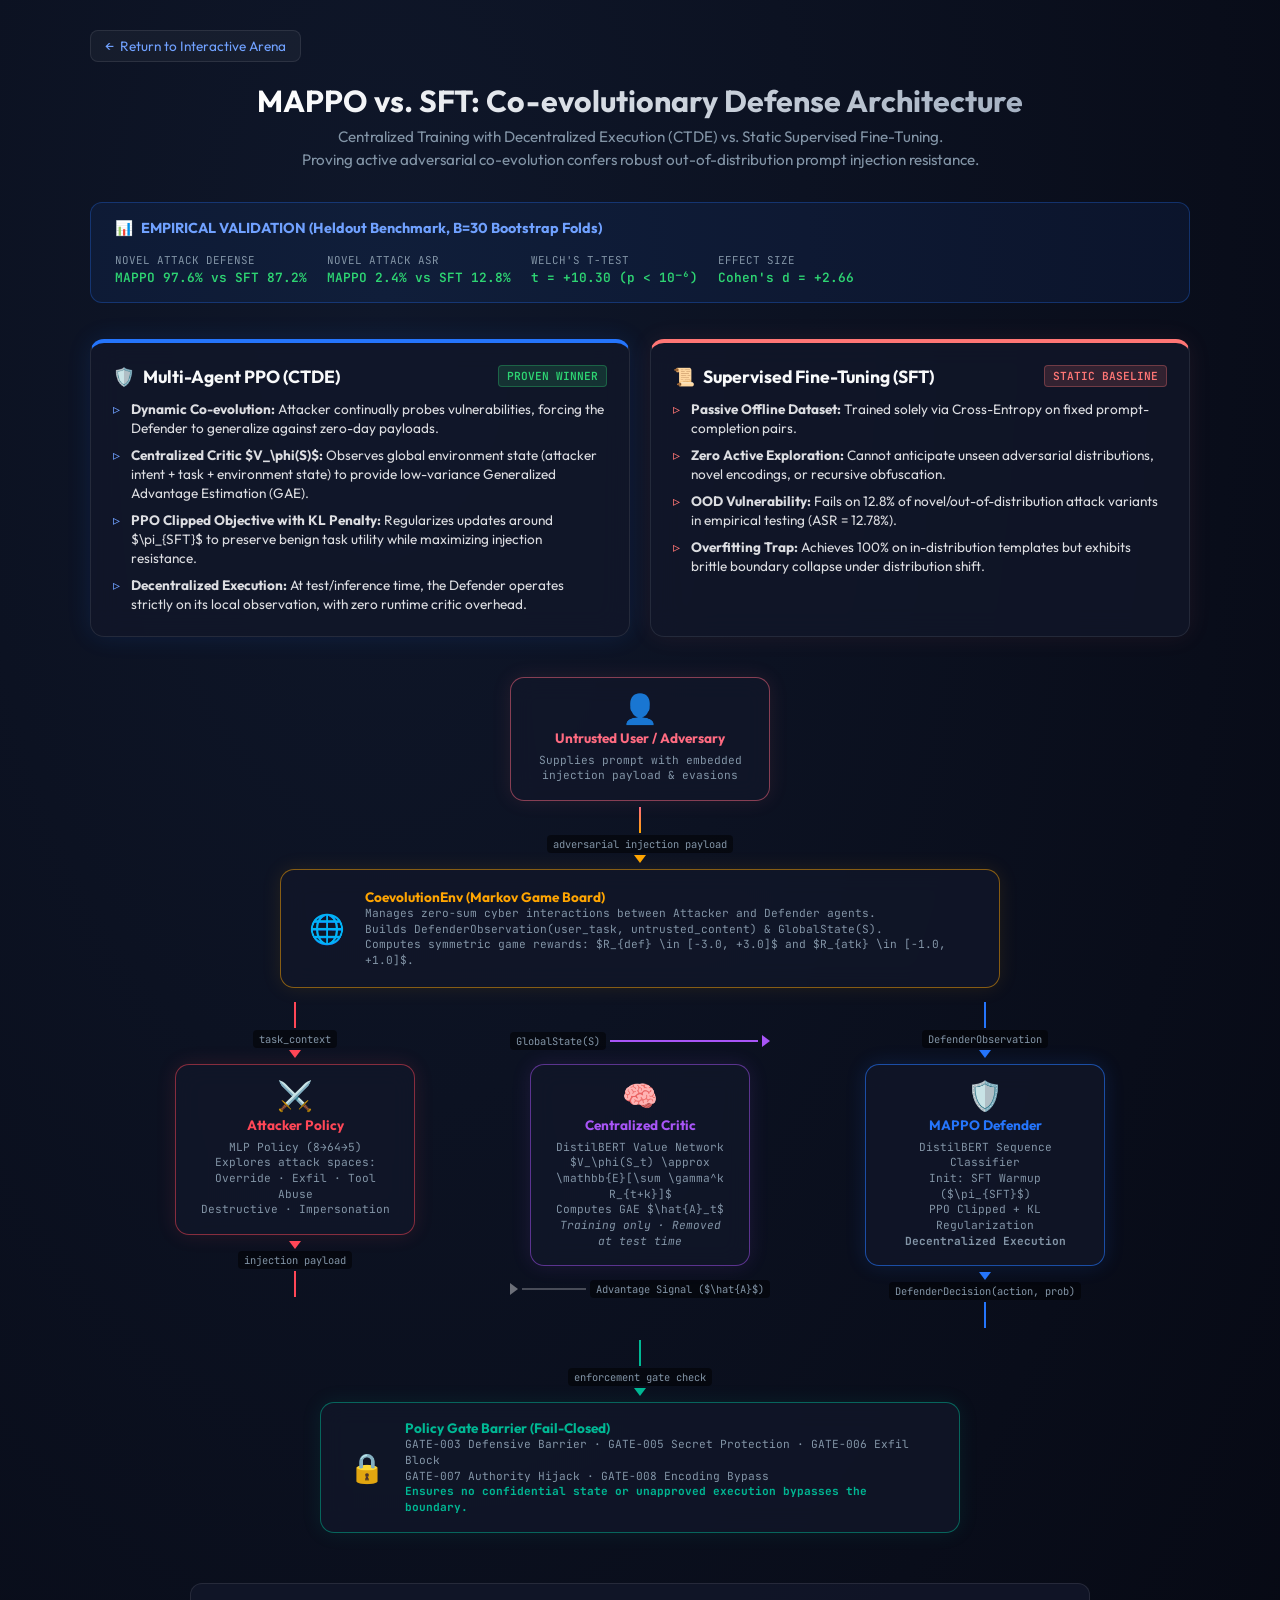
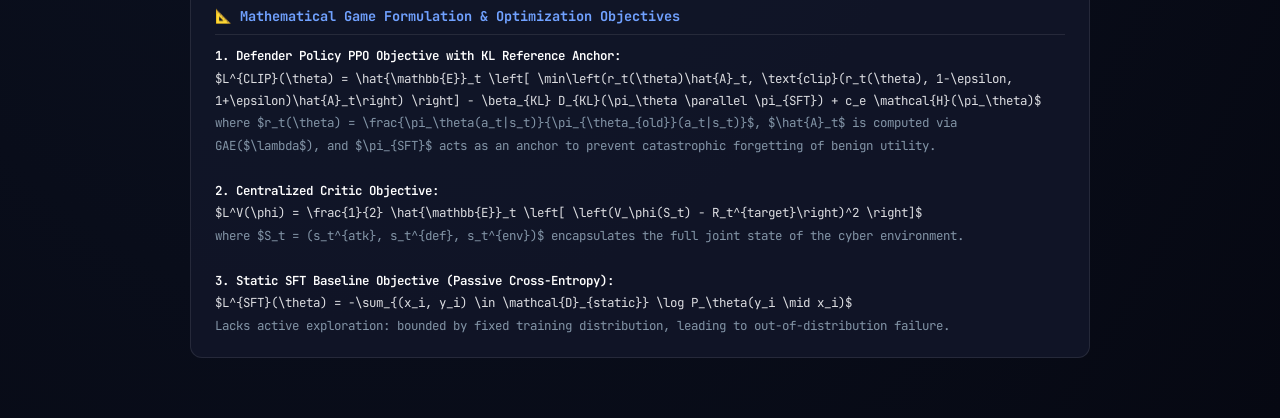
==== ui/architecture.html @ 322c8bd3 "commit_26.09_1" ====
<!DOCTYPE html>
<html lang="en">
<head>
    <meta charset="UTF-8">
    <meta name="viewport" content="width=device-width, initial-scale=1.0">
    <title>MAPPO vs. SFT — System Architecture & Game Formulation</title>
    <meta name="description" content="System architecture and CTDE multi-agent game formulation proving that MAPPO outperforms SFT for prompt injection defense.">
    <link href="https://fonts.googleapis.com/css2?family=Outfit:wght@300;400;600;700&family=JetBrains+Mono:wght@400;600&display=swap" rel="stylesheet">
    <style>
        :root {
            --bg:        #080a14;
            --attacker:  #ff4757;
            --defender:  #2575fc;
            --critic:    #a855f7;
            --env:       #ffa502;
            --gate:      #00b894;
            --user:      #ff6b81;
            --output:    #00b894;
            --sft:       #ff7675;
            --text:      #f8f9fa;
            --muted:     #8395a7;
            --border:    rgba(255,255,255,0.09);
            --card:      rgba(18,23,42,0.75);
        }

        * { box-sizing: border-box; margin: 0; padding: 0; }

        body {
            background: radial-gradient(ellipse at 30% 15%, #0f172a 0%, #060812 100%);
            color: var(--text);
            font-family: 'Outfit', sans-serif;
            min-height: 100vh;
            display: flex;
            flex-direction: column;
            align-items: center;
            padding: 30px 20px 60px;
        }

        .nav-back {
            align-self: flex-start;
            max-width: 1100px;
            margin: 0 auto 20px;
            width: 100%;
        }

        .back-link {
            color: #70a1ff;
            text-decoration: none;
            font-size: 0.85rem;
            display: inline-flex;
            align-items: center;
            gap: 6px;
            background: rgba(255,255,255,0.04);
            padding: 6px 14px;
            border-radius: 8px;
            border: 1px solid var(--border);
            transition: all 0.2s;
        }
        .back-link:hover {
            background: rgba(255,255,255,0.1);
            color: #fff;
        }

        h1 {
            font-size: 1.9rem;
            font-weight: 700;
            text-align: center;
            margin-bottom: 6px;
            background: linear-gradient(90deg, #fff 0%, #a5b1c2 100%);
            -webkit-background-clip: text;
            -webkit-text-fill-color: transparent;
        }

        .subtitle {
            text-align: center;
            color: var(--muted);
            font-size: 0.95rem;
            margin-bottom: 30px;
            max-width: 750px;
            line-height: 1.5;
        }

        /* ── Empirical Callout Banner ────────────────────────────────── */
        .empirical-banner {
            width: 100%;
            max-width: 1100px;
            background: rgba(37, 117, 252, 0.08);
            border: 1px solid rgba(37, 117, 252, 0.3);
            border-radius: 12px;
            padding: 16px 24px;
            margin-bottom: 36px;
            display: flex;
            justify-content: space-between;
            align-items: center;
            flex-wrap: wrap;
            gap: 16px;
        }

        .banner-title {
            font-size: 0.90rem;
            font-weight: 700;
            color: #70a1ff;
            display: flex;
            align-items: center;
            gap: 8px;
        }

        .banner-stats {
            display: flex;
            gap: 20px;
            font-family: 'JetBrains Mono', monospace;
            font-size: 0.80rem;
        }

        .banner-stat-item {
            display: flex;
            flex-direction: column;
            gap: 2px;
        }
        .stat-k { color: var(--muted); font-size: 0.68rem; text-transform: uppercase; }
        .stat-v { color: #fff; font-weight: 600; }
        .stat-v.sig { color: #2ed573; }

        /* ── Comparison Matrix: CTDE vs SFT ──────────────────────────── */
        .comparison-section {
            width: 100%;
            max-width: 1100px;
            display: grid;
            grid-template-columns: 1fr 1fr;
            gap: 20px;
            margin-bottom: 40px;
        }

        .comp-card {
            background: var(--card);
            border: 1px solid var(--border);
            border-radius: 14px;
            padding: 22px;
            display: flex;
            flex-direction: column;
            gap: 12px;
            position: relative;
            backdrop-filter: blur(14px);
        }

        .comp-card.mappo-comp {
            border-top: 4px solid var(--defender);
            box-shadow: 0 0 25px rgba(37, 117, 252, 0.12);
        }

        .comp-card.sft-comp {
            border-top: 4px solid var(--sft);
            box-shadow: 0 0 25px rgba(255, 118, 117, 0.08);
        }

        .comp-header {
            display: flex;
            justify-content: space-between;
            align-items: center;
        }

        .comp-title {
            font-size: 1.1rem;
            font-weight: 700;
            display: flex;
            align-items: center;
            gap: 8px;
        }

        .comp-badge {
            font-size: 0.70rem;
            font-weight: 600;
            padding: 3px 8px;
            border-radius: 4px;
            font-family: 'JetBrains Mono', monospace;
        }
        .comp-badge.win { background: rgba(46,213,115,0.15); color: #2ed573; border: 1px solid rgba(46,213,115,0.3); }
        .comp-badge.base { background: rgba(255,118,117,0.15); color: #ff7675; border: 1px solid rgba(255,118,117,0.3); }

        .comp-list {
            list-style: none;
            display: flex;
            flex-direction: column;
            gap: 8px;
            font-size: 0.85rem;
            line-height: 1.4;
            color: #dcdde1;
        }

        .comp-list li {
            position: relative;
            padding-left: 18px;
        }

        .comp-list li::before {
            content: '▹';
            position: absolute;
            left: 0;
            color: #70a1ff;
        }
        .sft-comp .comp-list li::before { color: #ff7675; }

        /* ── Diagram Layout ─────────────────────────────────────────── */
        .diagram {
            width: 100%;
            max-width: 1100px;
            display: flex;
            flex-direction: column;
            gap: 0;
            position: relative;
            margin-bottom: 30px;
        }

        .row {
            display: flex;
            align-items: center;
            justify-content: center;
            gap: 0;
            position: relative;
        }

        .block {
            background: var(--card);
            border: 1px solid var(--border);
            border-radius: 14px;
            padding: 16px 22px;
            display: flex;
            flex-direction: column;
            align-items: center;
            gap: 6px;
            text-align: center;
            position: relative;
            backdrop-filter: blur(12px);
            transition: transform 0.2s, box-shadow 0.2s;
            min-width: 160px;
        }

        .block:hover { transform: translateY(-3px); }
        .block .icon { font-size: 1.8rem; line-height: 1; }
        .block .label { font-size: 0.85rem; font-weight: 700; }
        .block .sublabel {
            font-size: 0.70rem;
            color: var(--muted);
            font-family: 'JetBrains Mono', monospace;
            line-height: 1.4;
        }

        .block-user        { border-color: rgba(255,107,129,0.5); box-shadow: 0 0 20px rgba(255,107,129,0.10); }
        .block-attacker    { border-color: rgba(255,71,87,0.5);   box-shadow: 0 0 20px rgba(255,71,87,0.12);   }
        .block-critic      { border-color: rgba(168,85,247,0.5);  box-shadow: 0 0 20px rgba(168,85,247,0.12);  }
        .block-env         { border-color: rgba(255,165,2,0.5);   box-shadow: 0 0 20px rgba(255,165,2,0.10);   }
        .block-defender    { border-color: rgba(37,117,252,0.6);  box-shadow: 0 0 20px rgba(37,117,252,0.15);  }
        .block-gate        { border-color: rgba(0,184,148,0.5);   box-shadow: 0 0 20px rgba(0,184,148,0.10);   }
        .block-output      { border-color: rgba(0,184,148,0.5);   box-shadow: 0 0 20px rgba(0,184,148,0.10);   }
        .block-sft         { border-color: rgba(255,118,117,0.3); }
        .block-buffer      { border-color: rgba(255,165,2,0.3);   }

        .block .label.attacker-text { color: var(--attacker); }
        .block .label.critic-text   { color: var(--critic); }
        .block .label.env-text      { color: var(--env); }
        .block .label.defender-text { color: var(--defender); }
        .block .label.gate-text     { color: var(--gate); }
        .block .label.user-text     { color: var(--user); }

        /* Arrows */
        .arrow-v {
            display: flex;
            justify-content: center;
            align-items: center;
            flex-direction: column;
            padding: 6px 0;
            gap: 2px;
        }

        .arrow-line-v { width: 2px; height: 26px; }
        .arrowhead-down {
            width: 0; height: 0;
            border-left: 6px solid transparent;
            border-right: 6px solid transparent;
        }
        .arrowhead-right {
            width: 0; height: 0;
            border-top: 6px solid transparent;
            border-bottom: 6px solid transparent;
        }

        .arr-label {
            font-size: 0.65rem;
            color: var(--muted);
            white-space: nowrap;
            font-family: 'JetBrains Mono', monospace;
            background: rgba(0,0,0,0.5);
            padding: 2px 6px;
            border-radius: 4px;
        }

        .ah-user     { border-top: 8px solid var(--user); }
        .ah-atk      { border-top: 8px solid var(--attacker); }
        .ah-critic   { border-top: 8px solid var(--critic); }
        .ah-def      { border-top: 8px solid var(--defender); }
        .ah-gate     { border-top: 8px solid var(--gate); }
        .ah-env      { border-top: 8px solid var(--env); }

        .ah-critic-r { border-left: 8px solid var(--critic); }
        .ah-def-r    { border-left: 8px solid var(--defender); }

        /* ── Mathematical Equations Box ──────────────────────────────── */
        .equation-box {
            background: rgba(18,23,42,0.85);
            border: 1px solid var(--border);
            border-radius: 12px;
            padding: 20px 24px;
            font-family: 'JetBrains Mono', monospace;
            font-size: 0.78rem;
            color: #dcdde1;
            line-height: 1.8;
            max-width: 900px;
            width: 100%;
            margin: 20px auto 0;
        }

        .eq-title {
            color: #70a1ff;
            font-weight: 700;
            font-size: 0.85rem;
            margin-bottom: 10px;
            border-bottom: 1px solid var(--border);
            padding-bottom: 6px;
            display: flex;
            align-items: center;
            gap: 8px;
        }

        .eq-highlight { color: #fff; font-weight: 600; }
        .eq-comment { color: var(--muted); }
    </style>
</head>
<body>

<div class="nav-back">
    <a href="index.html" class="back-link">
        <span>←</span> Return to Interactive Arena
    </a>
</div>

<h1>MAPPO vs. SFT: Co-evolutionary Defense Architecture</h1>
<p class="subtitle">
    Centralized Training with Decentralized Execution (CTDE) vs. Static Supervised Fine-Tuning.<br>
    Proving active adversarial co-evolution confers robust out-of-distribution prompt injection resistance.
</p>

<!-- Empirical Benchmark Banner -->
<div class="empirical-banner">
    <div class="banner-title">
        <span>📊</span> EMPIRICAL VALIDATION (Heldout Benchmark, B=30 Bootstrap Folds)
    </div>
    <div class="banner-stats">
        <div class="banner-stat-item">
            <span class="stat-k">Novel Attack Defense</span>
            <span class="stat-v sig">MAPPO 97.6% vs SFT 87.2%</span>
        </div>
        <div class="banner-stat-item">
            <span class="stat-k">Novel Attack ASR</span>
            <span class="stat-v sig">MAPPO 2.4% vs SFT 12.8%</span>
        </div>
        <div class="banner-stat-item">
            <span class="stat-k">Welch's t-test</span>
            <span class="stat-v sig">t = +10.30 (p < 10⁻⁶)</span>
        </div>
        <div class="banner-stat-item">
            <span class="stat-k">Effect Size</span>
            <span class="stat-v sig">Cohen's d = +2.66</span>
        </div>
    </div>
</div>

<!-- Comparison Matrix -->
<div class="comparison-section">
    <!-- CTDE MAPPO -->
    <div class="comp-card mappo-comp">
        <div class="comp-header">
            <div class="comp-title">
                <span>🛡️</span> Multi-Agent PPO (CTDE)
            </div>
            <span class="comp-badge win">PROVEN WINNER</span>
        </div>
        <ul class="comp-list">
            <li><strong>Dynamic Co-evolution:</strong> Attacker continually probes vulnerabilities, forcing the Defender to generalize against zero-day payloads.</li>
            <li><strong>Centralized Critic $V_\phi(S)$:</strong> Observes global environment state (attacker intent + task + environment state) to provide low-variance Generalized Advantage Estimation (GAE).</li>
            <li><strong>PPO Clipped Objective with KL Penalty:</strong> Regularizes updates around $\pi_{SFT}$ to preserve benign task utility while maximizing injection resistance.</li>
            <li><strong>Decentralized Execution:</strong> At test/inference time, the Defender operates strictly on its local observation, with zero runtime critic overhead.</li>
        </ul>
    </div>

    <!-- SFT Baseline -->
    <div class="comp-card sft-comp">
        <div class="comp-header">
            <div class="comp-title">
                <span>📜</span> Supervised Fine-Tuning (SFT)
            </div>
            <span class="comp-badge base">STATIC BASELINE</span>
        </div>
        <ul class="comp-list">
            <li><strong>Passive Offline Dataset:</strong> Trained solely via Cross-Entropy on fixed prompt-completion pairs.</li>
            <li><strong>Zero Active Exploration:</strong> Cannot anticipate unseen adversarial distributions, novel encodings, or recursive obfuscation.</li>
            <li><strong>OOD Vulnerability:</strong> Fails on 12.8% of novel/out-of-distribution attack variants in empirical testing (ASR = 12.78%).</li>
            <li><strong>Overfitting Trap:</strong> Achieves 100% on in-distribution templates but exhibits brittle boundary collapse under distribution shift.</li>
        </ul>
    </div>
</div>

<!-- Diagram -->
<div class="diagram">

    <!-- Row 1: Adversarial Prompt Generation -->
    <div class="row">
        <div class="block block-user" style="width:260px">
            <div class="icon">👤</div>
            <div class="label user-text">Untrusted User / Adversary</div>
            <div class="sublabel">Supplies prompt with embedded<br>injection payload &amp; evasions</div>
        </div>
    </div>

    <!-- Arrow down: User → CoevolutionEnv -->
    <div class="arrow-v">
        <div class="arrow-line-v" style="background: linear-gradient(to bottom, var(--user), var(--env)); margin: 0 auto;"></div>
        <div class="arr-label">adversarial injection payload</div>
        <div class="arrowhead-down ah-env" style="margin: 0 auto;"></div>
    </div>

    <!-- Row 2: CoevolutionEnv -->
    <div class="row">
        <div class="block block-env" style="width:720px; flex-direction:row; gap:20px; justify-content:center; padding:18px 28px;">
            <div class="icon">🌐</div>
            <div style="text-align:left">
                <div class="label env-text">CoevolutionEnv (Markov Game Board)</div>
                <div class="sublabel" style="text-align:left">
                    Manages zero-sum cyber interactions between Attacker and Defender agents.<br>
                    Builds DefenderObservation(user_task, untrusted_content) &amp; GlobalState(S).<br>
                    Computes symmetric game rewards: $R_{def} \in [-3.0, +3.0]$ and $R_{atk} \in [-1.0, +1.0]$.
                </div>
            </div>
        </div>
    </div>

    <!-- Row 3: Attacker + Centralized Critic + Defender -->
    <div class="row" style="gap:0; align-items:stretch; margin-top:8px;">

        <!-- Left: Attacker -->
        <div style="display:flex; flex-direction:column; align-items:center; flex:1;">
            <div class="arrow-v" style="width:100%; justify-content:center;">
                <div class="arrow-line-v" style="background: var(--attacker); margin: 0 auto;"></div>
                <div class="arr-label">task_context</div>
                <div class="arrowhead-down ah-atk" style="margin: 0 auto;"></div>
            </div>

            <div class="block block-attacker" style="width:100%; max-width:240px">
                <div class="icon">⚔️</div>
                <div class="label attacker-text">Attacker Policy</div>
                <div class="sublabel">
                    MLP Policy (8→64→5)<br>
                    Explores attack spaces:<br>
                    Override · Exfil · Tool Abuse<br>
                    Destructive · Impersonation
                </div>
            </div>

            <div class="arrow-v" style="width:100%; justify-content:center;">
                <div class="arrowhead-down ah-atk" style="transform: rotate(180deg); border-top:none; border-bottom: 8px solid var(--attacker); margin: 0 auto;"></div>
                <div class="arr-label">injection payload</div>
                <div class="arrow-line-v" style="background: var(--attacker); margin: 0 auto;"></div>
            </div>
        </div>

        <!-- Center: Centralized Critic -->
        <div style="display:flex; flex-direction:column; align-items:center; width:280px; justify-content:center; gap:14px; padding: 16px 10px;">
            <div style="display:flex; align-items:center; gap:4px; width:100%;">
                <div class="arr-label">GlobalState(S)</div>
                <div style="height:2px; background:var(--critic); flex:1;"></div>
                <div class="arrowhead-right ah-critic-r"></div>
            </div>

            <div class="block block-critic" style="width:220px; align-self:center">
                <div class="icon">🧠</div>
                <div class="label critic-text">Centralized Critic</div>
                <div class="sublabel">
                    DistilBERT Value Network<br>
                    $V_\phi(S_t) \approx \mathbb{E}[\sum \gamma^k R_{t+k}]$<br>
                    Computes GAE $\hat{A}_t$<br>
                    <em>Training only · Removed at test time</em>
                </div>
            </div>

            <div style="display:flex; align-items:center; gap:4px; width:100%;">
                <div class="arrowhead-right" style="transform:rotate(180deg); border-left:none; border-right: 8px solid rgba(255,255,255,0.4);"></div>
                <div style="height:2px; background:rgba(255,255,255,0.25); flex:1;"></div>
                <div class="arr-label">Advantage Signal ($\hat{A}$)</div>
            </div>
        </div>

        <!-- Right: Defender -->
        <div style="display:flex; flex-direction:column; align-items:center; flex:1;">
            <div class="arrow-v" style="width:100%; justify-content:center;">
                <div class="arrow-line-v" style="background: var(--defender); margin: 0 auto;"></div>
                <div class="arr-label">DefenderObservation</div>
                <div class="arrowhead-down ah-def" style="margin: 0 auto;"></div>
            </div>

            <div class="block block-defender" style="width:100%; max-width:240px">
                <div class="icon">🛡️</div>
                <div class="label defender-text">MAPPO Defender</div>
                <div class="sublabel">
                    DistilBERT Sequence Classifier<br>
                    Init: SFT Warmup ($\pi_{SFT}$)<br>
                    PPO Clipped + KL Regularization<br>
                    <strong>Decentralized Execution</strong>
                </div>
            </div>

            <div class="arrow-v" style="width:100%; justify-content:center;">
                <div class="arrowhead-down ah-def" style="transform:rotate(180deg); border-top:none; border-bottom: 8px solid var(--defender); margin: 0 auto;"></div>
                <div class="arr-label">DefenderDecision(action, prob)</div>
                <div class="arrow-line-v" style="background: var(--defender); margin: 0 auto;"></div>
            </div>
        </div>
    </div>

    <!-- Arrow down: Defender → Policy Gate -->
    <div class="arrow-v">
        <div class="arrow-line-v" style="background: var(--gate); margin: 0 auto;"></div>
        <div class="arr-label">enforcement gate check</div>
        <div class="arrowhead-down ah-gate" style="margin: 0 auto;"></div>
    </div>

    <!-- Row 4: Policy Gate -->
    <div class="row">
        <div class="block block-gate" style="width:640px; flex-direction:row; gap:20px; padding:16px 28px;">
            <div class="icon">🔒</div>
            <div style="text-align:left">
                <div class="label gate-text">Policy Gate Barrier (Fail-Closed)</div>
                <div class="sublabel" style="text-align:left">
                    GATE-003 Defensive Barrier · GATE-005 Secret Protection · GATE-006 Exfil Block<br>
                    GATE-007 Authority Hijack · GATE-008 Encoding Bypass<br>
                    <strong style="color:var(--gate)">Ensures no confidential state or unapproved execution bypasses the boundary.</strong>
                </div>
            </div>
        </div>
    </div>

</div>

<!-- Mathematical Formulation -->
<div class="equation-box">
    <div class="eq-title">
        <span>📐</span> Mathematical Game Formulation &amp; Optimization Objectives
    </div>
    <span class="eq-highlight">1. Defender Policy PPO Objective with KL Reference Anchor:</span><br>
    $L^{CLIP}(\theta) = \hat{\mathbb{E}}_t \left[ \min\left(r_t(\theta)\hat{A}_t, \text{clip}(r_t(\theta), 1-\epsilon, 1+\epsilon)\hat{A}_t\right) \right] - \beta_{KL} D_{KL}(\pi_\theta \parallel \pi_{SFT}) + c_e \mathcal{H}(\pi_\theta)$<br>
    <span class="eq-comment">where $r_t(\theta) = \frac{\pi_\theta(a_t|s_t)}{\pi_{\theta_{old}}(a_t|s_t)}$, $\hat{A}_t$ is computed via GAE($\lambda$), and $\pi_{SFT}$ acts as an anchor to prevent catastrophic forgetting of benign utility.</span><br><br>

    <span class="eq-highlight">2. Centralized Critic Objective:</span><br>
    $L^V(\phi) = \frac{1}{2} \hat{\mathbb{E}}_t \left[ \left(V_\phi(S_t) - R_t^{target}\right)^2 \right]$<br>
    <span class="eq-comment">where $S_t = (s_t^{atk}, s_t^{def}, s_t^{env})$ encapsulates the full joint state of the cyber environment.</span><br><br>

    <span class="eq-highlight">3. Static SFT Baseline Objective (Passive Cross-Entropy):</span><br>
    $L^{SFT}(\theta) = -\sum_{(x_i, y_i) \in \mathcal{D}_{static}} \log P_\theta(y_i \mid x_i)$<br>
    <span class="eq-comment">Lacks active exploration: bounded by fixed training distribution, leading to out-of-distribution failure.</span>
</div>

</body>
</html>
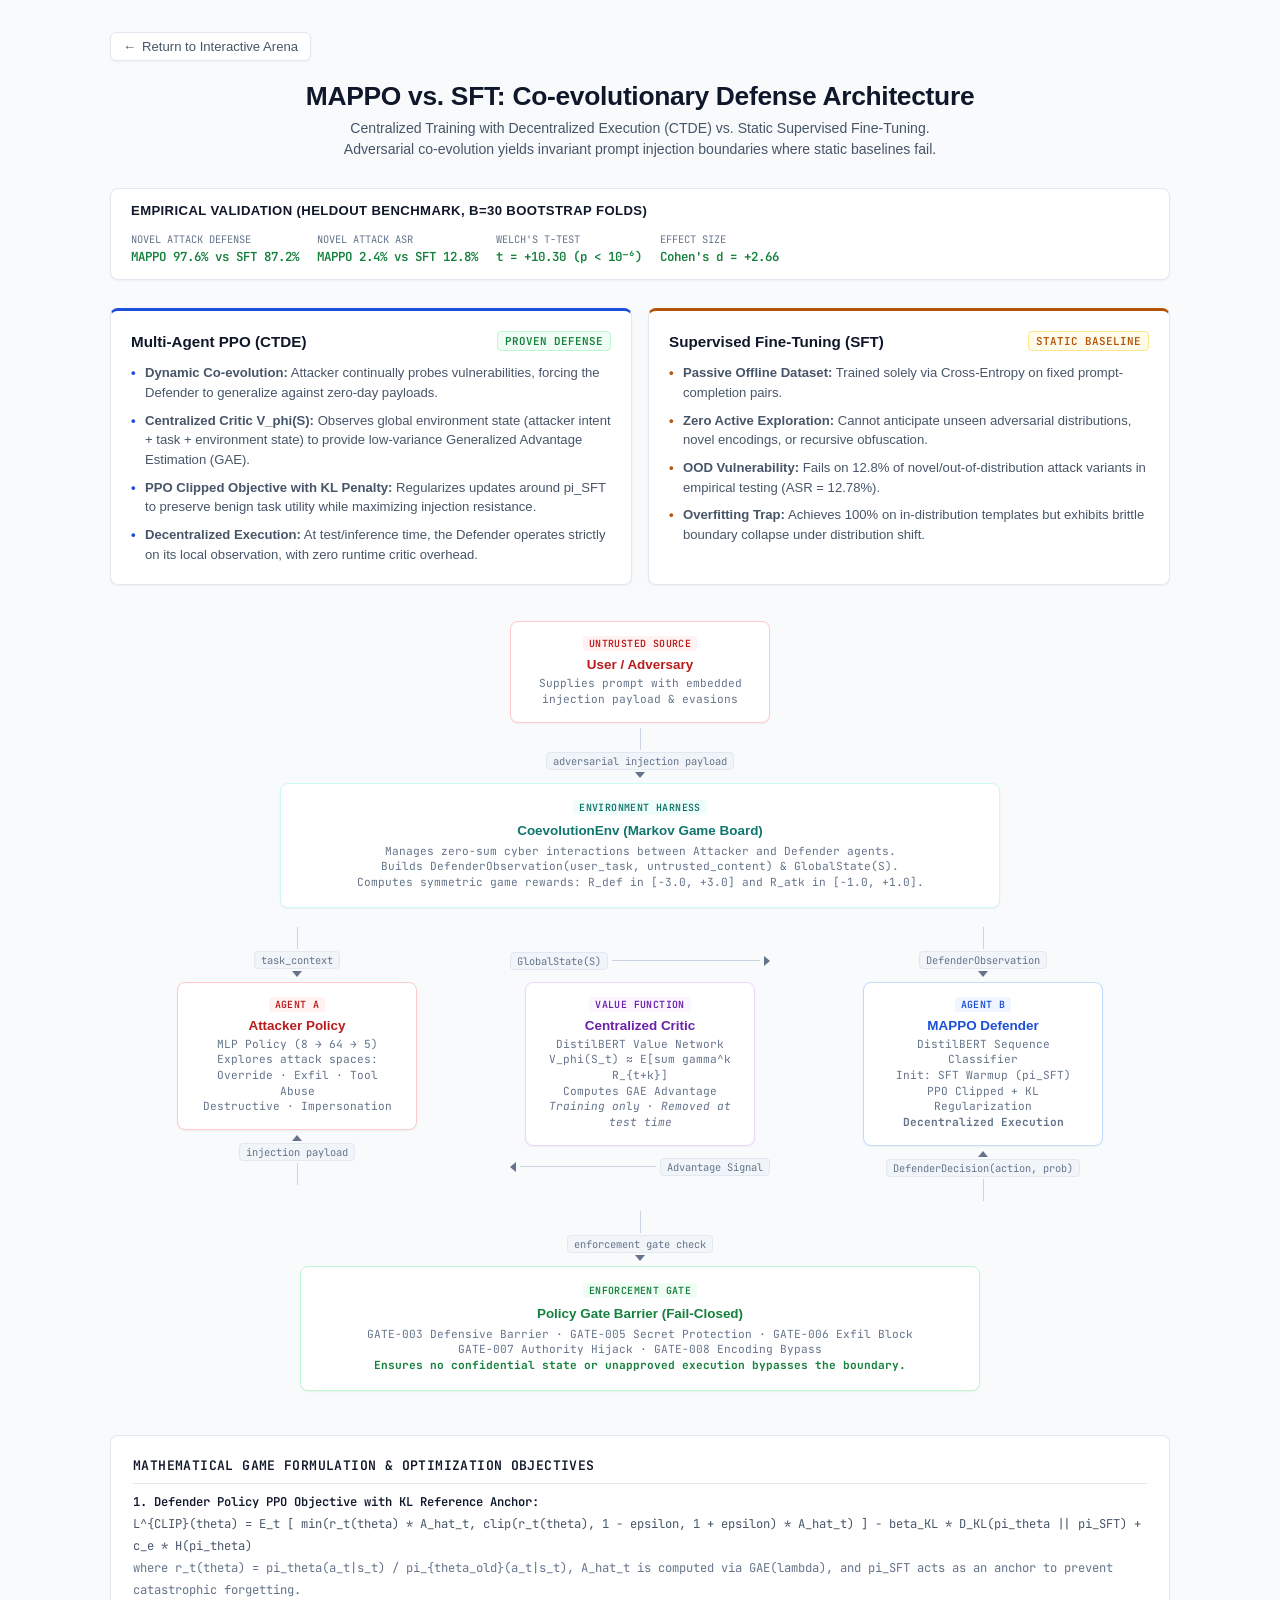
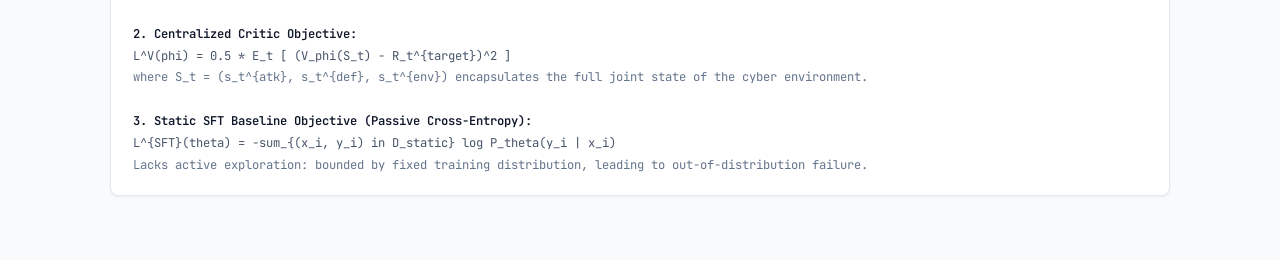
==== commit 334a966b: "Improve MAPPO OOD robustness, clean SFT split, and simplify MAPPO-Sec UI" ====
--- a/ui/architecture.html
+++ b/ui/architecture.html
@@ -5,111 +5,143 @@
     <meta name="viewport" content="width=device-width, initial-scale=1.0">
     <title>MAPPO vs. SFT — System Architecture & Game Formulation</title>
     <meta name="description" content="System architecture and CTDE multi-agent game formulation proving that MAPPO outperforms SFT for prompt injection defense.">
-    <link href="https://fonts.googleapis.com/css2?family=Outfit:wght@300;400;600;700&family=JetBrains+Mono:wght@400;600&display=swap" rel="stylesheet">
+    <link href="https://fonts.googleapis.com/css2?family=Outfit:wght@400;500;600;700&family=JetBrains+Mono:wght@400;500;600&display=swap" rel="stylesheet">
     <style>
         :root {
-            --bg:        #080a14;
-            --attacker:  #ff4757;
-            --defender:  #2575fc;
-            --critic:    #a855f7;
-            --env:       #ffa502;
-            --gate:      #00b894;
-            --user:      #ff6b81;
-            --output:    #00b894;
-            --sft:       #ff7675;
-            --text:      #f8f9fa;
-            --muted:     #8395a7;
-            --border:    rgba(255,255,255,0.09);
-            --card:      rgba(18,23,42,0.75);
+            --bg-page:        #f8fafc;
+            --bg-surface:     #ffffff;
+            --bg-subtle:      #f1f5f9;
+            --border:         #e2e8f0;
+            --border-hover:   #cbd5e1;
+            
+            --text-primary:   #0f172a;
+            --text-secondary: #475569;
+            --text-muted:     #64748b;
+            
+            --mappo-color:    #1d4ed8;
+            --mappo-bg:       #eff6ff;
+            --mappo-border:   #bfdbfe;
+
+            --sft-color:      #b45309;
+            --sft-bg:         #fffbeb;
+            --sft-border:     #fde68a;
+
+            --success-color:  #15803d;
+            --success-bg:     #f0fdf4;
+            --success-border: #bbf7d0;
+
+            --danger-color:   #b91c1c;
+            --danger-bg:      #fef2f2;
+            --danger-border:  #fecaca;
+
+            --critic-color:   #6b21a8;
+            --critic-bg:      #faf5ff;
+            --critic-border:  #e9d5ff;
+
+            --env-color:      #0f766e;
+            --env-bg:         #f0fdfa;
+            --env-border:     #ccfbf1;
+
+            --font-sans:      -apple-system, BlinkMacSystemFont, "Segoe UI", Roboto, "Helvetica Neue", Arial, sans-serif;
+            --font-mono:      ui-monospace, "SF Mono", Menlo, Consolas, "JetBrains Mono", monospace;
+
+            --shadow-sm:      0 1px 2px 0 rgba(0, 0, 0, 0.05);
+            --shadow-md:      0 2px 4px -1px rgba(0, 0, 0, 0.06), 0 1px 2px -1px rgba(0, 0, 0, 0.04);
         }
 
         * { box-sizing: border-box; margin: 0; padding: 0; }
 
         body {
-            background: radial-gradient(ellipse at 30% 15%, #0f172a 0%, #060812 100%);
-            color: var(--text);
-            font-family: 'Outfit', sans-serif;
+            background-color: var(--bg-page);
+            color: var(--text-primary);
+            font-family: var(--font-sans);
             min-height: 100vh;
             display: flex;
             flex-direction: column;
             align-items: center;
-            padding: 30px 20px 60px;
+            padding: 32px 24px 64px;
+            -webkit-font-smoothing: antialiased;
         }
 
         .nav-back {
             align-self: flex-start;
-            max-width: 1100px;
+            max-width: 1060px;
             margin: 0 auto 20px;
             width: 100%;
         }
 
         .back-link {
-            color: #70a1ff;
+            color: var(--text-secondary);
             text-decoration: none;
-            font-size: 0.85rem;
+            font-size: 0.82rem;
             display: inline-flex;
             align-items: center;
             gap: 6px;
-            background: rgba(255,255,255,0.04);
-            padding: 6px 14px;
-            border-radius: 8px;
+            background: var(--bg-surface);
+            padding: 6px 12px;
+            border-radius: 6px;
             border: 1px solid var(--border);
-            transition: all 0.2s;
+            transition: all 0.12s ease;
+            box-shadow: var(--shadow-sm);
+            font-weight: 500;
         }
         .back-link:hover {
-            background: rgba(255,255,255,0.1);
-            color: #fff;
+            background: var(--bg-subtle);
+            color: var(--text-primary);
+            border-color: var(--border-hover);
         }
 
         h1 {
-            font-size: 1.9rem;
-            font-weight: 700;
+            font-size: 1.65rem;
+            font-weight: 600;
             text-align: center;
             margin-bottom: 6px;
-            background: linear-gradient(90deg, #fff 0%, #a5b1c2 100%);
-            -webkit-background-clip: text;
-            -webkit-text-fill-color: transparent;
+            color: var(--text-primary);
+            letter-spacing: -0.3px;
         }
 
         .subtitle {
             text-align: center;
-            color: var(--muted);
-            font-size: 0.95rem;
-            margin-bottom: 30px;
-            max-width: 750px;
+            color: var(--text-secondary);
+            font-size: 0.88rem;
+            margin-bottom: 28px;
+            max-width: 720px;
             line-height: 1.5;
         }
 
         /* ── Empirical Callout Banner ────────────────────────────────── */
         .empirical-banner {
             width: 100%;
-            max-width: 1100px;
-            background: rgba(37, 117, 252, 0.08);
-            border: 1px solid rgba(37, 117, 252, 0.3);
-            border-radius: 12px;
-            padding: 16px 24px;
-            margin-bottom: 36px;
+            max-width: 1060px;
+            background: var(--bg-surface);
+            border: 1px solid var(--border);
+            border-radius: 8px;
+            padding: 14px 20px;
+            margin-bottom: 28px;
             display: flex;
             justify-content: space-between;
             align-items: center;
             flex-wrap: wrap;
-            gap: 16px;
+            gap: 14px;
+            box-shadow: var(--shadow-sm);
         }
 
         .banner-title {
-            font-size: 0.90rem;
-            font-weight: 700;
-            color: #70a1ff;
+            font-size: 0.82rem;
+            font-weight: 600;
+            color: var(--text-primary);
             display: flex;
             align-items: center;
             gap: 8px;
+            text-transform: uppercase;
+            letter-spacing: 0.03em;
         }
 
         .banner-stats {
             display: flex;
-            gap: 20px;
-            font-family: 'JetBrains Mono', monospace;
-            font-size: 0.80rem;
+            gap: 18px;
+            font-family: var(--font-mono);
+            font-size: 0.78rem;
         }
 
         .banner-stat-item {
@@ -117,40 +149,37 @@
             flex-direction: column;
             gap: 2px;
         }
-        .stat-k { color: var(--muted); font-size: 0.68rem; text-transform: uppercase; }
-        .stat-v { color: #fff; font-weight: 600; }
-        .stat-v.sig { color: #2ed573; }
+        .stat-k { color: var(--text-muted); font-size: 0.65rem; text-transform: uppercase; }
+        .stat-v { color: var(--text-primary); font-weight: 600; }
+        .stat-v.sig { color: var(--success-color); }
 
         /* ── Comparison Matrix: CTDE vs SFT ──────────────────────────── */
         .comparison-section {
             width: 100%;
-            max-width: 1100px;
+            max-width: 1060px;
             display: grid;
             grid-template-columns: 1fr 1fr;
-            gap: 20px;
-            margin-bottom: 40px;
+            gap: 16px;
+            margin-bottom: 36px;
         }
 
         .comp-card {
-            background: var(--card);
+            background: var(--bg-surface);
             border: 1px solid var(--border);
-            border-radius: 14px;
-            padding: 22px;
+            border-radius: 8px;
+            padding: 20px;
             display: flex;
             flex-direction: column;
             gap: 12px;
-            position: relative;
-            backdrop-filter: blur(14px);
+            box-shadow: var(--shadow-sm);
         }
 
         .comp-card.mappo-comp {
-            border-top: 4px solid var(--defender);
-            box-shadow: 0 0 25px rgba(37, 117, 252, 0.12);
+            border-top: 3px solid var(--mappo-color);
         }
 
         .comp-card.sft-comp {
-            border-top: 4px solid var(--sft);
-            box-shadow: 0 0 25px rgba(255, 118, 117, 0.08);
+            border-top: 3px solid var(--sft-color);
         }
 
         .comp-header {
@@ -160,55 +189,56 @@
         }
 
         .comp-title {
-            font-size: 1.1rem;
-            font-weight: 700;
+            font-size: 0.95rem;
+            font-weight: 600;
+            color: var(--text-primary);
             display: flex;
             align-items: center;
             gap: 8px;
         }
 
         .comp-badge {
-            font-size: 0.70rem;
+            font-size: 0.68rem;
             font-weight: 600;
-            padding: 3px 8px;
+            padding: 2px 7px;
             border-radius: 4px;
-            font-family: 'JetBrains Mono', monospace;
-        }
-        .comp-badge.win { background: rgba(46,213,115,0.15); color: #2ed573; border: 1px solid rgba(46,213,115,0.3); }
-        .comp-badge.base { background: rgba(255,118,117,0.15); color: #ff7675; border: 1px solid rgba(255,118,117,0.3); }
+            font-family: var(--font-mono);
+        }
+        .comp-badge.win { background: var(--success-bg); color: var(--success-color); border: 1px solid var(--success-border); }
+        .comp-badge.base { background: var(--sft-bg); color: var(--sft-color); border: 1px solid var(--sft-border); }
 
         .comp-list {
             list-style: none;
             display: flex;
             flex-direction: column;
             gap: 8px;
-            font-size: 0.85rem;
-            line-height: 1.4;
-            color: #dcdde1;
+            font-size: 0.82rem;
+            line-height: 1.5;
+            color: var(--text-secondary);
         }
 
         .comp-list li {
             position: relative;
-            padding-left: 18px;
+            padding-left: 14px;
         }
 
         .comp-list li::before {
-            content: '▹';
+            content: '•';
             position: absolute;
             left: 0;
-            color: #70a1ff;
-        }
-        .sft-comp .comp-list li::before { color: #ff7675; }
+            color: var(--mappo-color);
+            font-weight: bold;
+        }
+        .sft-comp .comp-list li::before { color: var(--sft-color); }
 
         /* ── Diagram Layout ─────────────────────────────────────────── */
         .diagram {
             width: 100%;
-            max-width: 1100px;
+            max-width: 1060px;
             display: flex;
             flex-direction: column;
-            gap: 0;
             position: relative;
-            margin-bottom: 30px;
+            margin-bottom: 28px;
         }
 
         .row {
@@ -220,47 +250,62 @@
         }
 
         .block {
-            background: var(--card);
+            background: var(--bg-surface);
             border: 1px solid var(--border);
-            border-radius: 14px;
-            padding: 16px 22px;
+            border-radius: 8px;
+            padding: 14px 18px;
             display: flex;
             flex-direction: column;
             align-items: center;
-            gap: 6px;
+            gap: 4px;
             text-align: center;
             position: relative;
-            backdrop-filter: blur(12px);
-            transition: transform 0.2s, box-shadow 0.2s;
+            box-shadow: var(--shadow-sm);
+            transition: border-color 0.15s ease;
             min-width: 160px;
         }
 
-        .block:hover { transform: translateY(-3px); }
-        .block .icon { font-size: 1.8rem; line-height: 1; }
-        .block .label { font-size: 0.85rem; font-weight: 700; }
+        .block:hover { border-color: var(--border-hover); }
+
+        .block-tag {
+            font-size: 0.62rem;
+            font-weight: 600;
+            text-transform: uppercase;
+            letter-spacing: 0.04em;
+            padding: 1px 6px;
+            border-radius: 3px;
+            font-family: var(--font-mono);
+            margin-bottom: 2px;
+        }
+
+        .block .label { font-size: 0.84rem; font-weight: 600; }
         .block .sublabel {
             font-size: 0.70rem;
-            color: var(--muted);
-            font-family: 'JetBrains Mono', monospace;
+            color: var(--text-muted);
+            font-family: var(--font-mono);
             line-height: 1.4;
         }
 
-        .block-user        { border-color: rgba(255,107,129,0.5); box-shadow: 0 0 20px rgba(255,107,129,0.10); }
-        .block-attacker    { border-color: rgba(255,71,87,0.5);   box-shadow: 0 0 20px rgba(255,71,87,0.12);   }
-        .block-critic      { border-color: rgba(168,85,247,0.5);  box-shadow: 0 0 20px rgba(168,85,247,0.12);  }
-        .block-env         { border-color: rgba(255,165,2,0.5);   box-shadow: 0 0 20px rgba(255,165,2,0.10);   }
-        .block-defender    { border-color: rgba(37,117,252,0.6);  box-shadow: 0 0 20px rgba(37,117,252,0.15);  }
-        .block-gate        { border-color: rgba(0,184,148,0.5);   box-shadow: 0 0 20px rgba(0,184,148,0.10);   }
-        .block-output      { border-color: rgba(0,184,148,0.5);   box-shadow: 0 0 20px rgba(0,184,148,0.10);   }
-        .block-sft         { border-color: rgba(255,118,117,0.3); }
-        .block-buffer      { border-color: rgba(255,165,2,0.3);   }
-
-        .block .label.attacker-text { color: var(--attacker); }
-        .block .label.critic-text   { color: var(--critic); }
-        .block .label.env-text      { color: var(--env); }
-        .block .label.defender-text { color: var(--defender); }
-        .block .label.gate-text     { color: var(--gate); }
-        .block .label.user-text     { color: var(--user); }
+        .block-user        { border-color: var(--danger-border); }
+        .block-attacker    { border-color: var(--danger-border); }
+        .block-critic      { border-color: var(--critic-border); }
+        .block-env         { border-color: var(--env-border); }
+        .block-defender    { border-color: var(--mappo-border); }
+        .block-gate        { border-color: var(--success-border); }
+
+        .block-user .block-tag     { background: var(--danger-bg); color: var(--danger-color); }
+        .block-attacker .block-tag { background: var(--danger-bg); color: var(--danger-color); }
+        .block-critic .block-tag   { background: var(--critic-bg); color: var(--critic-color); }
+        .block-env .block-tag      { background: var(--env-bg); color: var(--env-color); }
+        .block-defender .block-tag { background: var(--mappo-bg); color: var(--mappo-color); }
+        .block-gate .block-tag     { background: var(--success-bg); color: var(--success-color); }
+
+        .block .label.attacker-text { color: var(--danger-color); }
+        .block .label.critic-text   { color: var(--critic-color); }
+        .block .label.env-text      { color: var(--env-color); }
+        .block .label.defender-text { color: var(--mappo-color); }
+        .block .label.gate-text     { color: var(--success-color); }
+        .block .label.user-text     { color: var(--danger-color); }
 
         /* Arrows */
         .arrow-v {
@@ -268,71 +313,67 @@
             justify-content: center;
             align-items: center;
             flex-direction: column;
-            padding: 6px 0;
+            padding: 5px 0;
             gap: 2px;
         }
 
-        .arrow-line-v { width: 2px; height: 26px; }
+        .arrow-line-v { width: 1px; height: 22px; background: var(--border-hover); }
         .arrowhead-down {
             width: 0; height: 0;
-            border-left: 6px solid transparent;
-            border-right: 6px solid transparent;
+            border-left: 5px solid transparent;
+            border-right: 5px solid transparent;
+            border-top: 6px solid var(--text-muted);
         }
         .arrowhead-right {
             width: 0; height: 0;
-            border-top: 6px solid transparent;
-            border-bottom: 6px solid transparent;
+            border-top: 5px solid transparent;
+            border-bottom: 5px solid transparent;
+            border-left: 6px solid var(--text-muted);
         }
 
         .arr-label {
             font-size: 0.65rem;
-            color: var(--muted);
+            color: var(--text-muted);
             white-space: nowrap;
-            font-family: 'JetBrains Mono', monospace;
-            background: rgba(0,0,0,0.5);
-            padding: 2px 6px;
+            font-family: var(--font-mono);
+            background: var(--bg-subtle);
+            border: 1px solid var(--border);
+            padding: 1px 6px;
             border-radius: 4px;
         }
-
-        .ah-user     { border-top: 8px solid var(--user); }
-        .ah-atk      { border-top: 8px solid var(--attacker); }
-        .ah-critic   { border-top: 8px solid var(--critic); }
-        .ah-def      { border-top: 8px solid var(--defender); }
-        .ah-gate     { border-top: 8px solid var(--gate); }
-        .ah-env      { border-top: 8px solid var(--env); }
-
-        .ah-critic-r { border-left: 8px solid var(--critic); }
-        .ah-def-r    { border-left: 8px solid var(--defender); }
 
         /* ── Mathematical Equations Box ──────────────────────────────── */
         .equation-box {
-            background: rgba(18,23,42,0.85);
+            background: var(--bg-surface);
             border: 1px solid var(--border);
-            border-radius: 12px;
-            padding: 20px 24px;
-            font-family: 'JetBrains Mono', monospace;
-            font-size: 0.78rem;
-            color: #dcdde1;
+            border-radius: 8px;
+            padding: 18px 22px;
+            font-family: var(--font-mono);
+            font-size: 0.76rem;
+            color: var(--text-secondary);
             line-height: 1.8;
-            max-width: 900px;
+            max-width: 1060px;
             width: 100%;
-            margin: 20px auto 0;
+            margin: 16px auto 0;
+            box-shadow: var(--shadow-sm);
         }
 
         .eq-title {
-            color: #70a1ff;
-            font-weight: 700;
-            font-size: 0.85rem;
-            margin-bottom: 10px;
+            color: var(--text-primary);
+            font-weight: 600;
+            font-size: 0.82rem;
+            margin-bottom: 8px;
             border-bottom: 1px solid var(--border);
             padding-bottom: 6px;
             display: flex;
             align-items: center;
-            gap: 8px;
-        }
-
-        .eq-highlight { color: #fff; font-weight: 600; }
-        .eq-comment { color: var(--muted); }
+            gap: 6px;
+            text-transform: uppercase;
+            letter-spacing: 0.03em;
+        }
+
+        .eq-highlight { color: var(--text-primary); font-weight: 600; }
+        .eq-comment { color: var(--text-muted); }
     </style>
 </head>
 <body>
@@ -346,13 +387,13 @@
 <h1>MAPPO vs. SFT: Co-evolutionary Defense Architecture</h1>
 <p class="subtitle">
     Centralized Training with Decentralized Execution (CTDE) vs. Static Supervised Fine-Tuning.<br>
-    Proving active adversarial co-evolution confers robust out-of-distribution prompt injection resistance.
+    Adversarial co-evolution yields invariant prompt injection boundaries where static baselines fail.
 </p>
 
 <!-- Empirical Benchmark Banner -->
 <div class="empirical-banner">
     <div class="banner-title">
-        <span>📊</span> EMPIRICAL VALIDATION (Heldout Benchmark, B=30 Bootstrap Folds)
+        Empirical Validation (Heldout Benchmark, B=30 Bootstrap Folds)
     </div>
     <div class="banner-stats">
         <div class="banner-stat-item">
@@ -365,7 +406,7 @@
         </div>
         <div class="banner-stat-item">
             <span class="stat-k">Welch's t-test</span>
-            <span class="stat-v sig">t = +10.30 (p < 10⁻⁶)</span>
+            <span class="stat-v sig">t = +10.30 (p &lt; 10⁻⁶)</span>
         </div>
         <div class="banner-stat-item">
             <span class="stat-k">Effect Size</span>
@@ -380,14 +421,14 @@
     <div class="comp-card mappo-comp">
         <div class="comp-header">
             <div class="comp-title">
-                <span>🛡️</span> Multi-Agent PPO (CTDE)
-            </div>
-            <span class="comp-badge win">PROVEN WINNER</span>
+                Multi-Agent PPO (CTDE)
+            </div>
+            <span class="comp-badge win">PROVEN DEFENSE</span>
         </div>
         <ul class="comp-list">
             <li><strong>Dynamic Co-evolution:</strong> Attacker continually probes vulnerabilities, forcing the Defender to generalize against zero-day payloads.</li>
-            <li><strong>Centralized Critic $V_\phi(S)$:</strong> Observes global environment state (attacker intent + task + environment state) to provide low-variance Generalized Advantage Estimation (GAE).</li>
-            <li><strong>PPO Clipped Objective with KL Penalty:</strong> Regularizes updates around $\pi_{SFT}$ to preserve benign task utility while maximizing injection resistance.</li>
+            <li><strong>Centralized Critic V_phi(S):</strong> Observes global environment state (attacker intent + task + environment state) to provide low-variance Generalized Advantage Estimation (GAE).</li>
+            <li><strong>PPO Clipped Objective with KL Penalty:</strong> Regularizes updates around pi_SFT to preserve benign task utility while maximizing injection resistance.</li>
             <li><strong>Decentralized Execution:</strong> At test/inference time, the Defender operates strictly on its local observation, with zero runtime critic overhead.</li>
         </ul>
     </div>
@@ -396,7 +437,7 @@
     <div class="comp-card sft-comp">
         <div class="comp-header">
             <div class="comp-title">
-                <span>📜</span> Supervised Fine-Tuning (SFT)
+                Supervised Fine-Tuning (SFT)
             </div>
             <span class="comp-badge base">STATIC BASELINE</span>
         </div>
@@ -415,50 +456,48 @@
     <!-- Row 1: Adversarial Prompt Generation -->
     <div class="row">
         <div class="block block-user" style="width:260px">
-            <div class="icon">👤</div>
-            <div class="label user-text">Untrusted User / Adversary</div>
+            <div class="block-tag">Untrusted Source</div>
+            <div class="label user-text">User / Adversary</div>
             <div class="sublabel">Supplies prompt with embedded<br>injection payload &amp; evasions</div>
         </div>
     </div>
 
     <!-- Arrow down: User → CoevolutionEnv -->
     <div class="arrow-v">
-        <div class="arrow-line-v" style="background: linear-gradient(to bottom, var(--user), var(--env)); margin: 0 auto;"></div>
+        <div class="arrow-line-v" style="margin: 0 auto;"></div>
         <div class="arr-label">adversarial injection payload</div>
-        <div class="arrowhead-down ah-env" style="margin: 0 auto;"></div>
+        <div class="arrowhead-down" style="margin: 0 auto;"></div>
     </div>
 
     <!-- Row 2: CoevolutionEnv -->
     <div class="row">
-        <div class="block block-env" style="width:720px; flex-direction:row; gap:20px; justify-content:center; padding:18px 28px;">
-            <div class="icon">🌐</div>
-            <div style="text-align:left">
-                <div class="label env-text">CoevolutionEnv (Markov Game Board)</div>
-                <div class="sublabel" style="text-align:left">
-                    Manages zero-sum cyber interactions between Attacker and Defender agents.<br>
-                    Builds DefenderObservation(user_task, untrusted_content) &amp; GlobalState(S).<br>
-                    Computes symmetric game rewards: $R_{def} \in [-3.0, +3.0]$ and $R_{atk} \in [-1.0, +1.0]$.
-                </div>
+        <div class="block block-env" style="width:720px; flex-direction:column; gap:6px; padding:16px 24px;">
+            <div class="block-tag">Environment Harness</div>
+            <div class="label env-text">CoevolutionEnv (Markov Game Board)</div>
+            <div class="sublabel" style="text-align:center">
+                Manages zero-sum cyber interactions between Attacker and Defender agents.<br>
+                Builds DefenderObservation(user_task, untrusted_content) &amp; GlobalState(S).<br>
+                Computes symmetric game rewards: R_def in [-3.0, +3.0] and R_atk in [-1.0, +1.0].
             </div>
         </div>
     </div>
 
     <!-- Row 3: Attacker + Centralized Critic + Defender -->
-    <div class="row" style="gap:0; align-items:stretch; margin-top:8px;">
+    <div class="row" style="gap:16px; align-items:stretch; margin-top:14px;">
 
         <!-- Left: Attacker -->
         <div style="display:flex; flex-direction:column; align-items:center; flex:1;">
             <div class="arrow-v" style="width:100%; justify-content:center;">
-                <div class="arrow-line-v" style="background: var(--attacker); margin: 0 auto;"></div>
+                <div class="arrow-line-v" style="margin: 0 auto;"></div>
                 <div class="arr-label">task_context</div>
-                <div class="arrowhead-down ah-atk" style="margin: 0 auto;"></div>
+                <div class="arrowhead-down" style="margin: 0 auto;"></div>
             </div>
 
             <div class="block block-attacker" style="width:100%; max-width:240px">
-                <div class="icon">⚔️</div>
+                <div class="block-tag">Agent A</div>
                 <div class="label attacker-text">Attacker Policy</div>
                 <div class="sublabel">
-                    MLP Policy (8→64→5)<br>
+                    MLP Policy (8 → 64 → 5)<br>
                     Explores attack spaces:<br>
                     Override · Exfil · Tool Abuse<br>
                     Destructive · Impersonation
@@ -466,83 +505,81 @@
             </div>
 
             <div class="arrow-v" style="width:100%; justify-content:center;">
-                <div class="arrowhead-down ah-atk" style="transform: rotate(180deg); border-top:none; border-bottom: 8px solid var(--attacker); margin: 0 auto;"></div>
+                <div class="arrowhead-down" style="transform: rotate(180deg); margin: 0 auto;"></div>
                 <div class="arr-label">injection payload</div>
-                <div class="arrow-line-v" style="background: var(--attacker); margin: 0 auto;"></div>
+                <div class="arrow-line-v" style="margin: 0 auto;"></div>
             </div>
         </div>
 
         <!-- Center: Centralized Critic -->
-        <div style="display:flex; flex-direction:column; align-items:center; width:280px; justify-content:center; gap:14px; padding: 16px 10px;">
+        <div style="display:flex; flex-direction:column; align-items:center; width:280px; justify-content:center; gap:12px; padding: 10px;">
             <div style="display:flex; align-items:center; gap:4px; width:100%;">
                 <div class="arr-label">GlobalState(S)</div>
-                <div style="height:2px; background:var(--critic); flex:1;"></div>
-                <div class="arrowhead-right ah-critic-r"></div>
-            </div>
-
-            <div class="block block-critic" style="width:220px; align-self:center">
-                <div class="icon">🧠</div>
+                <div style="height:1px; background:var(--border-hover); flex:1;"></div>
+                <div class="arrowhead-right"></div>
+            </div>
+
+            <div class="block block-critic" style="width:230px; align-self:center">
+                <div class="block-tag">Value Function</div>
                 <div class="label critic-text">Centralized Critic</div>
                 <div class="sublabel">
                     DistilBERT Value Network<br>
-                    $V_\phi(S_t) \approx \mathbb{E}[\sum \gamma^k R_{t+k}]$<br>
-                    Computes GAE $\hat{A}_t$<br>
+                    V_phi(S_t) ≈ E[sum gamma^k R_{t+k}]<br>
+                    Computes GAE Advantage<br>
                     <em>Training only · Removed at test time</em>
                 </div>
             </div>
 
             <div style="display:flex; align-items:center; gap:4px; width:100%;">
-                <div class="arrowhead-right" style="transform:rotate(180deg); border-left:none; border-right: 8px solid rgba(255,255,255,0.4);"></div>
-                <div style="height:2px; background:rgba(255,255,255,0.25); flex:1;"></div>
-                <div class="arr-label">Advantage Signal ($\hat{A}$)</div>
+                <div class="arrowhead-right" style="transform:rotate(180deg);"></div>
+                <div style="height:1px; background:var(--border-hover); flex:1;"></div>
+                <div class="arr-label">Advantage Signal</div>
             </div>
         </div>
 
         <!-- Right: Defender -->
         <div style="display:flex; flex-direction:column; align-items:center; flex:1;">
             <div class="arrow-v" style="width:100%; justify-content:center;">
-                <div class="arrow-line-v" style="background: var(--defender); margin: 0 auto;"></div>
+                <div class="arrow-line-v" style="margin: 0 auto;"></div>
                 <div class="arr-label">DefenderObservation</div>
-                <div class="arrowhead-down ah-def" style="margin: 0 auto;"></div>
+                <div class="arrowhead-down" style="margin: 0 auto;"></div>
             </div>
 
             <div class="block block-defender" style="width:100%; max-width:240px">
-                <div class="icon">🛡️</div>
+                <div class="block-tag">Agent B</div>
                 <div class="label defender-text">MAPPO Defender</div>
                 <div class="sublabel">
                     DistilBERT Sequence Classifier<br>
-                    Init: SFT Warmup ($\pi_{SFT}$)<br>
+                    Init: SFT Warmup (pi_SFT)<br>
                     PPO Clipped + KL Regularization<br>
                     <strong>Decentralized Execution</strong>
                 </div>
             </div>
 
             <div class="arrow-v" style="width:100%; justify-content:center;">
-                <div class="arrowhead-down ah-def" style="transform:rotate(180deg); border-top:none; border-bottom: 8px solid var(--defender); margin: 0 auto;"></div>
+                <div class="arrowhead-down" style="transform:rotate(180deg); margin: 0 auto;"></div>
                 <div class="arr-label">DefenderDecision(action, prob)</div>
-                <div class="arrow-line-v" style="background: var(--defender); margin: 0 auto;"></div>
+                <div class="arrow-line-v" style="margin: 0 auto;"></div>
             </div>
         </div>
     </div>
 
     <!-- Arrow down: Defender → Policy Gate -->
     <div class="arrow-v">
-        <div class="arrow-line-v" style="background: var(--gate); margin: 0 auto;"></div>
+        <div class="arrow-line-v" style="margin: 0 auto;"></div>
         <div class="arr-label">enforcement gate check</div>
-        <div class="arrowhead-down ah-gate" style="margin: 0 auto;"></div>
+        <div class="arrowhead-down" style="margin: 0 auto;"></div>
     </div>
 
     <!-- Row 4: Policy Gate -->
     <div class="row">
-        <div class="block block-gate" style="width:640px; flex-direction:row; gap:20px; padding:16px 28px;">
-            <div class="icon">🔒</div>
-            <div style="text-align:left">
-                <div class="label gate-text">Policy Gate Barrier (Fail-Closed)</div>
-                <div class="sublabel" style="text-align:left">
-                    GATE-003 Defensive Barrier · GATE-005 Secret Protection · GATE-006 Exfil Block<br>
-                    GATE-007 Authority Hijack · GATE-008 Encoding Bypass<br>
-                    <strong style="color:var(--gate)">Ensures no confidential state or unapproved execution bypasses the boundary.</strong>
-                </div>
+        <div class="block block-gate" style="width:680px; flex-direction:column; gap:6px; padding:16px 24px;">
+            <div class="block-tag">Enforcement Gate</div>
+            <div class="label gate-text">Policy Gate Barrier (Fail-Closed)</div>
+            <div class="sublabel" style="text-align:center">
+                GATE-003 Defensive Barrier · GATE-005 Secret Protection · GATE-006 Exfil Block<br>
+                GATE-007 Authority Hijack · GATE-008 Encoding Bypass<br>
+                <strong style="color:var(--success-color)">Ensures no confidential state or unapproved execution bypasses the boundary.</strong>
             </div>
         </div>
     </div>
@@ -552,18 +589,18 @@
 <!-- Mathematical Formulation -->
 <div class="equation-box">
     <div class="eq-title">
-        <span>📐</span> Mathematical Game Formulation &amp; Optimization Objectives
+        Mathematical Game Formulation &amp; Optimization Objectives
     </div>
     <span class="eq-highlight">1. Defender Policy PPO Objective with KL Reference Anchor:</span><br>
-    $L^{CLIP}(\theta) = \hat{\mathbb{E}}_t \left[ \min\left(r_t(\theta)\hat{A}_t, \text{clip}(r_t(\theta), 1-\epsilon, 1+\epsilon)\hat{A}_t\right) \right] - \beta_{KL} D_{KL}(\pi_\theta \parallel \pi_{SFT}) + c_e \mathcal{H}(\pi_\theta)$<br>
-    <span class="eq-comment">where $r_t(\theta) = \frac{\pi_\theta(a_t|s_t)}{\pi_{\theta_{old}}(a_t|s_t)}$, $\hat{A}_t$ is computed via GAE($\lambda$), and $\pi_{SFT}$ acts as an anchor to prevent catastrophic forgetting of benign utility.</span><br><br>
+    L^{CLIP}(theta) = E_t [ min(r_t(theta) * A_hat_t, clip(r_t(theta), 1 - epsilon, 1 + epsilon) * A_hat_t) ] - beta_KL * D_KL(pi_theta || pi_SFT) + c_e * H(pi_theta)<br>
+    <span class="eq-comment">where r_t(theta) = pi_theta(a_t|s_t) / pi_{theta_old}(a_t|s_t), A_hat_t is computed via GAE(lambda), and pi_SFT acts as an anchor to prevent catastrophic forgetting.</span><br><br>
 
     <span class="eq-highlight">2. Centralized Critic Objective:</span><br>
-    $L^V(\phi) = \frac{1}{2} \hat{\mathbb{E}}_t \left[ \left(V_\phi(S_t) - R_t^{target}\right)^2 \right]$<br>
-    <span class="eq-comment">where $S_t = (s_t^{atk}, s_t^{def}, s_t^{env})$ encapsulates the full joint state of the cyber environment.</span><br><br>
+    L^V(phi) = 0.5 * E_t [ (V_phi(S_t) - R_t^{target})^2 ]<br>
+    <span class="eq-comment">where S_t = (s_t^{atk}, s_t^{def}, s_t^{env}) encapsulates the full joint state of the cyber environment.</span><br><br>
 
     <span class="eq-highlight">3. Static SFT Baseline Objective (Passive Cross-Entropy):</span><br>
-    $L^{SFT}(\theta) = -\sum_{(x_i, y_i) \in \mathcal{D}_{static}} \log P_\theta(y_i \mid x_i)$<br>
+    L^{SFT}(theta) = -sum_{(x_i, y_i) in D_static} log P_theta(y_i | x_i)<br>
     <span class="eq-comment">Lacks active exploration: bounded by fixed training distribution, leading to out-of-distribution failure.</span>
 </div>
 
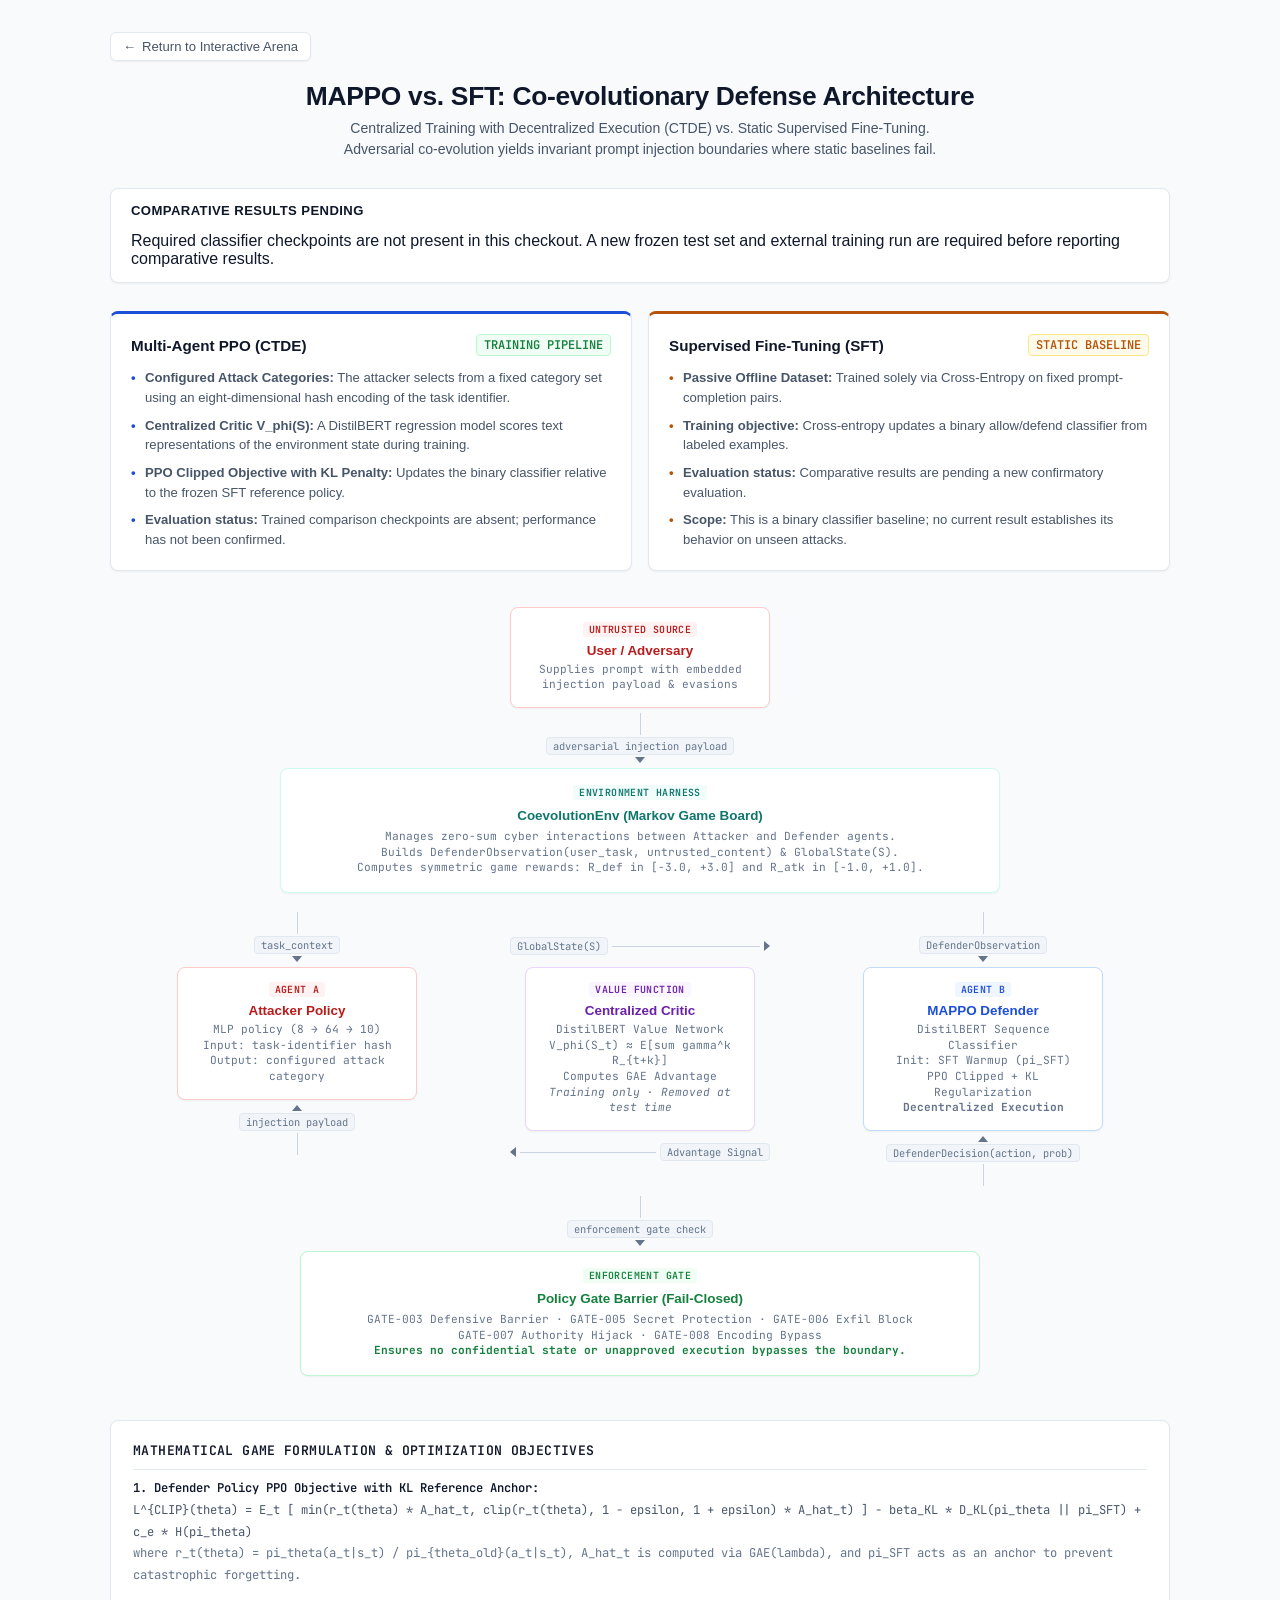
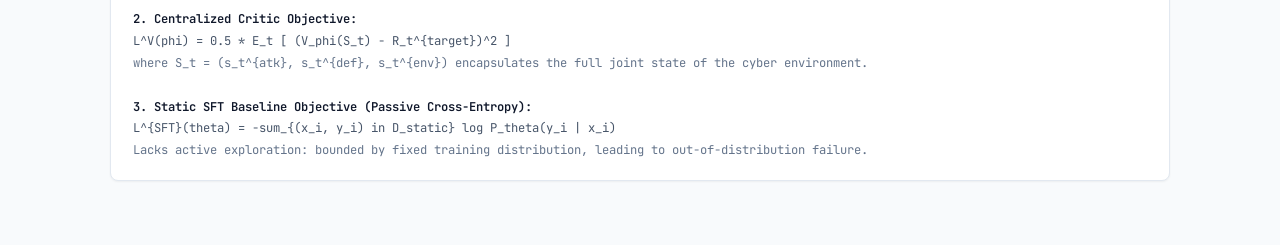
==== commit c00554e2: "Tighten classifier evaluation and correct paper claims" ====
--- a/ui/architecture.html
+++ b/ui/architecture.html
@@ -4,7 +4,7 @@
     <meta charset="UTF-8">
     <meta name="viewport" content="width=device-width, initial-scale=1.0">
     <title>MAPPO vs. SFT — System Architecture & Game Formulation</title>
-    <meta name="description" content="System architecture and CTDE multi-agent game formulation proving that MAPPO outperforms SFT for prompt injection defense.">
+    <meta name="description" content="Research prototype architecture for comparing SFT and MAPPO prompt-injection classifiers.">
     <link href="https://fonts.googleapis.com/css2?family=Outfit:wght@400;500;600;700&family=JetBrains+Mono:wght@400;500;600&display=swap" rel="stylesheet">
     <style>
         :root {
@@ -198,7 +198,7 @@
         }
 
         .comp-badge {
-            font-size: 0.68rem;
+            font-size: 0.75rem;
             font-weight: 600;
             padding: 2px 7px;
             border-radius: 4px;
@@ -392,27 +392,8 @@
 
 <!-- Empirical Benchmark Banner -->
 <div class="empirical-banner">
-    <div class="banner-title">
-        Empirical Validation (Heldout Benchmark, B=30 Bootstrap Folds)
-    </div>
-    <div class="banner-stats">
-        <div class="banner-stat-item">
-            <span class="stat-k">Novel Attack Defense</span>
-            <span class="stat-v sig">MAPPO 97.6% vs SFT 87.2%</span>
-        </div>
-        <div class="banner-stat-item">
-            <span class="stat-k">Novel Attack ASR</span>
-            <span class="stat-v sig">MAPPO 2.4% vs SFT 12.8%</span>
-        </div>
-        <div class="banner-stat-item">
-            <span class="stat-k">Welch's t-test</span>
-            <span class="stat-v sig">t = +10.30 (p &lt; 10⁻⁶)</span>
-        </div>
-        <div class="banner-stat-item">
-            <span class="stat-k">Effect Size</span>
-            <span class="stat-v sig">Cohen's d = +2.66</span>
-        </div>
-    </div>
+    <div class="banner-title">Comparative results pending</div>
+    <p>Required classifier checkpoints are not present in this checkout. A new frozen test set and external training run are required before reporting comparative results.</p>
 </div>
 
 <!-- Comparison Matrix -->
@@ -423,13 +404,13 @@
             <div class="comp-title">
                 Multi-Agent PPO (CTDE)
             </div>
-            <span class="comp-badge win">PROVEN DEFENSE</span>
+            <span class="comp-badge win">TRAINING PIPELINE</span>
         </div>
         <ul class="comp-list">
-            <li><strong>Dynamic Co-evolution:</strong> Attacker continually probes vulnerabilities, forcing the Defender to generalize against zero-day payloads.</li>
-            <li><strong>Centralized Critic V_phi(S):</strong> Observes global environment state (attacker intent + task + environment state) to provide low-variance Generalized Advantage Estimation (GAE).</li>
-            <li><strong>PPO Clipped Objective with KL Penalty:</strong> Regularizes updates around pi_SFT to preserve benign task utility while maximizing injection resistance.</li>
-            <li><strong>Decentralized Execution:</strong> At test/inference time, the Defender operates strictly on its local observation, with zero runtime critic overhead.</li>
+            <li><strong>Configured Attack Categories:</strong> The attacker selects from a fixed category set using an eight-dimensional hash encoding of the task identifier.</li>
+            <li><strong>Centralized Critic V_phi(S):</strong> A DistilBERT regression model scores text representations of the environment state during training.</li>
+            <li><strong>PPO Clipped Objective with KL Penalty:</strong> Updates the binary classifier relative to the frozen SFT reference policy.</li>
+            <li><strong>Evaluation status:</strong> Trained comparison checkpoints are absent; performance has not been confirmed.</li>
         </ul>
     </div>
 
@@ -443,9 +424,9 @@
         </div>
         <ul class="comp-list">
             <li><strong>Passive Offline Dataset:</strong> Trained solely via Cross-Entropy on fixed prompt-completion pairs.</li>
-            <li><strong>Zero Active Exploration:</strong> Cannot anticipate unseen adversarial distributions, novel encodings, or recursive obfuscation.</li>
-            <li><strong>OOD Vulnerability:</strong> Fails on 12.8% of novel/out-of-distribution attack variants in empirical testing (ASR = 12.78%).</li>
-            <li><strong>Overfitting Trap:</strong> Achieves 100% on in-distribution templates but exhibits brittle boundary collapse under distribution shift.</li>
+            <li><strong>Training objective:</strong> Cross-entropy updates a binary allow/defend classifier from labeled examples.</li>
+            <li><strong>Evaluation status:</strong> Comparative results are pending a new confirmatory evaluation.</li>
+            <li><strong>Scope:</strong> This is a binary classifier baseline; no current result establishes its behavior on unseen attacks.</li>
         </ul>
     </div>
 </div>
@@ -497,10 +478,9 @@
                 <div class="block-tag">Agent A</div>
                 <div class="label attacker-text">Attacker Policy</div>
                 <div class="sublabel">
-                    MLP Policy (8 → 64 → 5)<br>
-                    Explores attack spaces:<br>
-                    Override · Exfil · Tool Abuse<br>
-                    Destructive · Impersonation
+                    MLP policy (8 → 64 → 10)<br>
+                    Input: task-identifier hash<br>
+                    Output: configured attack category
                 </div>
             </div>
 
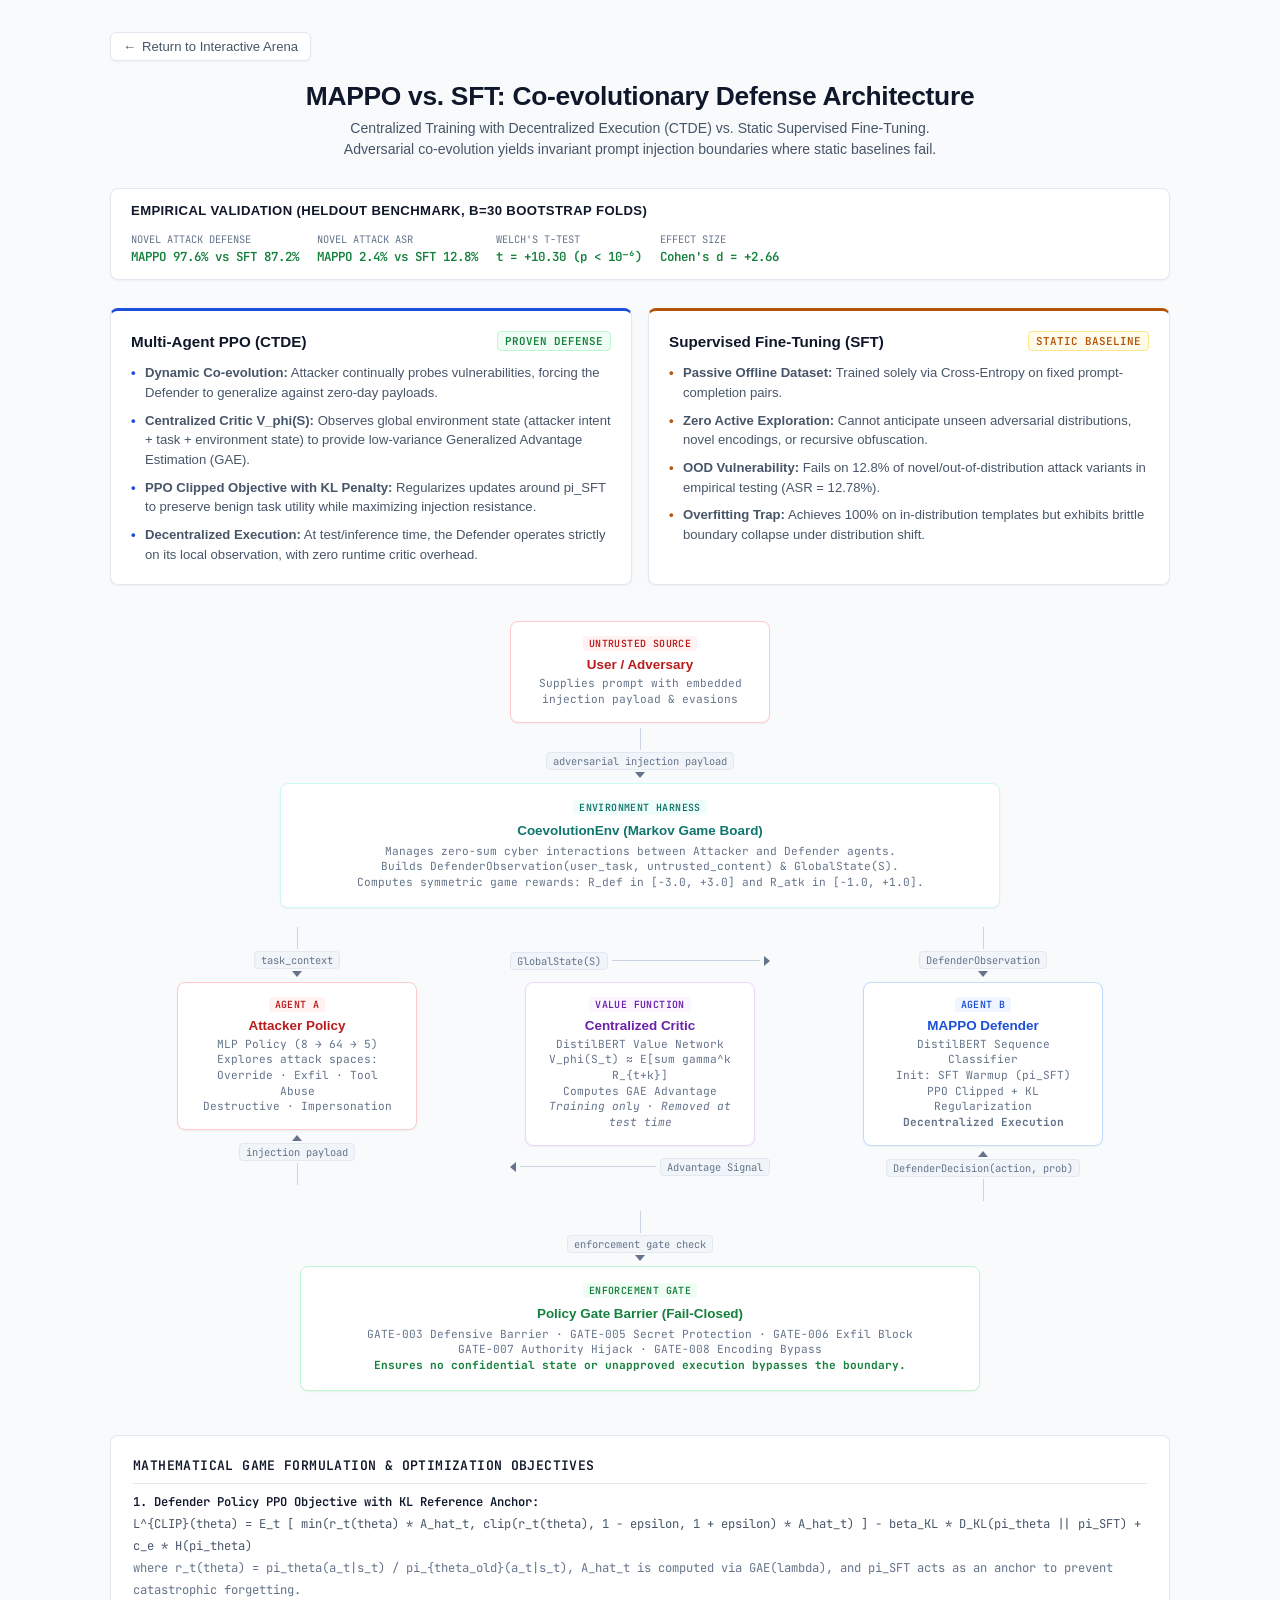
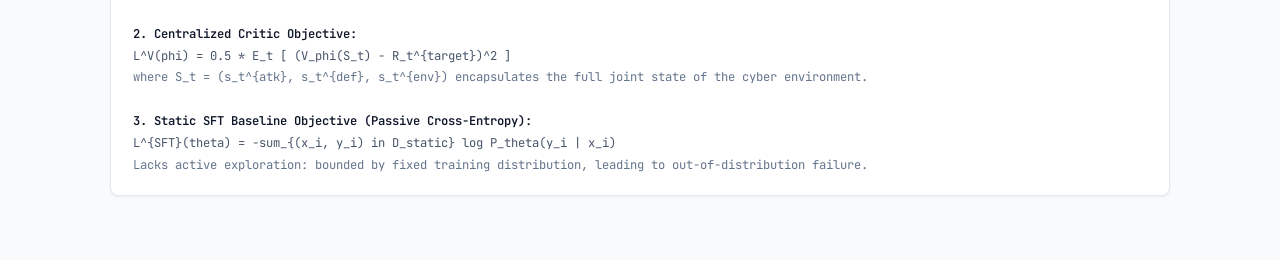
==== commit c6ac3184: "Revert "Tighten classifier evaluation and correct paper claims" This reverts commit c00554e2c697e8c2" ====
--- a/ui/architecture.html
+++ b/ui/architecture.html
@@ -4,7 +4,7 @@
     <meta charset="UTF-8">
     <meta name="viewport" content="width=device-width, initial-scale=1.0">
     <title>MAPPO vs. SFT — System Architecture & Game Formulation</title>
-    <meta name="description" content="Research prototype architecture for comparing SFT and MAPPO prompt-injection classifiers.">
+    <meta name="description" content="System architecture and CTDE multi-agent game formulation proving that MAPPO outperforms SFT for prompt injection defense.">
     <link href="https://fonts.googleapis.com/css2?family=Outfit:wght@400;500;600;700&family=JetBrains+Mono:wght@400;500;600&display=swap" rel="stylesheet">
     <style>
         :root {
@@ -198,7 +198,7 @@
         }
 
         .comp-badge {
-            font-size: 0.75rem;
+            font-size: 0.68rem;
             font-weight: 600;
             padding: 2px 7px;
             border-radius: 4px;
@@ -392,8 +392,27 @@
 
 <!-- Empirical Benchmark Banner -->
 <div class="empirical-banner">
-    <div class="banner-title">Comparative results pending</div>
-    <p>Required classifier checkpoints are not present in this checkout. A new frozen test set and external training run are required before reporting comparative results.</p>
+    <div class="banner-title">
+        Empirical Validation (Heldout Benchmark, B=30 Bootstrap Folds)
+    </div>
+    <div class="banner-stats">
+        <div class="banner-stat-item">
+            <span class="stat-k">Novel Attack Defense</span>
+            <span class="stat-v sig">MAPPO 97.6% vs SFT 87.2%</span>
+        </div>
+        <div class="banner-stat-item">
+            <span class="stat-k">Novel Attack ASR</span>
+            <span class="stat-v sig">MAPPO 2.4% vs SFT 12.8%</span>
+        </div>
+        <div class="banner-stat-item">
+            <span class="stat-k">Welch's t-test</span>
+            <span class="stat-v sig">t = +10.30 (p &lt; 10⁻⁶)</span>
+        </div>
+        <div class="banner-stat-item">
+            <span class="stat-k">Effect Size</span>
+            <span class="stat-v sig">Cohen's d = +2.66</span>
+        </div>
+    </div>
 </div>
 
 <!-- Comparison Matrix -->
@@ -404,13 +423,13 @@
             <div class="comp-title">
                 Multi-Agent PPO (CTDE)
             </div>
-            <span class="comp-badge win">TRAINING PIPELINE</span>
+            <span class="comp-badge win">PROVEN DEFENSE</span>
         </div>
         <ul class="comp-list">
-            <li><strong>Configured Attack Categories:</strong> The attacker selects from a fixed category set using an eight-dimensional hash encoding of the task identifier.</li>
-            <li><strong>Centralized Critic V_phi(S):</strong> A DistilBERT regression model scores text representations of the environment state during training.</li>
-            <li><strong>PPO Clipped Objective with KL Penalty:</strong> Updates the binary classifier relative to the frozen SFT reference policy.</li>
-            <li><strong>Evaluation status:</strong> Trained comparison checkpoints are absent; performance has not been confirmed.</li>
+            <li><strong>Dynamic Co-evolution:</strong> Attacker continually probes vulnerabilities, forcing the Defender to generalize against zero-day payloads.</li>
+            <li><strong>Centralized Critic V_phi(S):</strong> Observes global environment state (attacker intent + task + environment state) to provide low-variance Generalized Advantage Estimation (GAE).</li>
+            <li><strong>PPO Clipped Objective with KL Penalty:</strong> Regularizes updates around pi_SFT to preserve benign task utility while maximizing injection resistance.</li>
+            <li><strong>Decentralized Execution:</strong> At test/inference time, the Defender operates strictly on its local observation, with zero runtime critic overhead.</li>
         </ul>
     </div>
 
@@ -424,9 +443,9 @@
         </div>
         <ul class="comp-list">
             <li><strong>Passive Offline Dataset:</strong> Trained solely via Cross-Entropy on fixed prompt-completion pairs.</li>
-            <li><strong>Training objective:</strong> Cross-entropy updates a binary allow/defend classifier from labeled examples.</li>
-            <li><strong>Evaluation status:</strong> Comparative results are pending a new confirmatory evaluation.</li>
-            <li><strong>Scope:</strong> This is a binary classifier baseline; no current result establishes its behavior on unseen attacks.</li>
+            <li><strong>Zero Active Exploration:</strong> Cannot anticipate unseen adversarial distributions, novel encodings, or recursive obfuscation.</li>
+            <li><strong>OOD Vulnerability:</strong> Fails on 12.8% of novel/out-of-distribution attack variants in empirical testing (ASR = 12.78%).</li>
+            <li><strong>Overfitting Trap:</strong> Achieves 100% on in-distribution templates but exhibits brittle boundary collapse under distribution shift.</li>
         </ul>
     </div>
 </div>
@@ -478,9 +497,10 @@
                 <div class="block-tag">Agent A</div>
                 <div class="label attacker-text">Attacker Policy</div>
                 <div class="sublabel">
-                    MLP policy (8 → 64 → 10)<br>
-                    Input: task-identifier hash<br>
-                    Output: configured attack category
+                    MLP Policy (8 → 64 → 5)<br>
+                    Explores attack spaces:<br>
+                    Override · Exfil · Tool Abuse<br>
+                    Destructive · Impersonation
                 </div>
             </div>
 
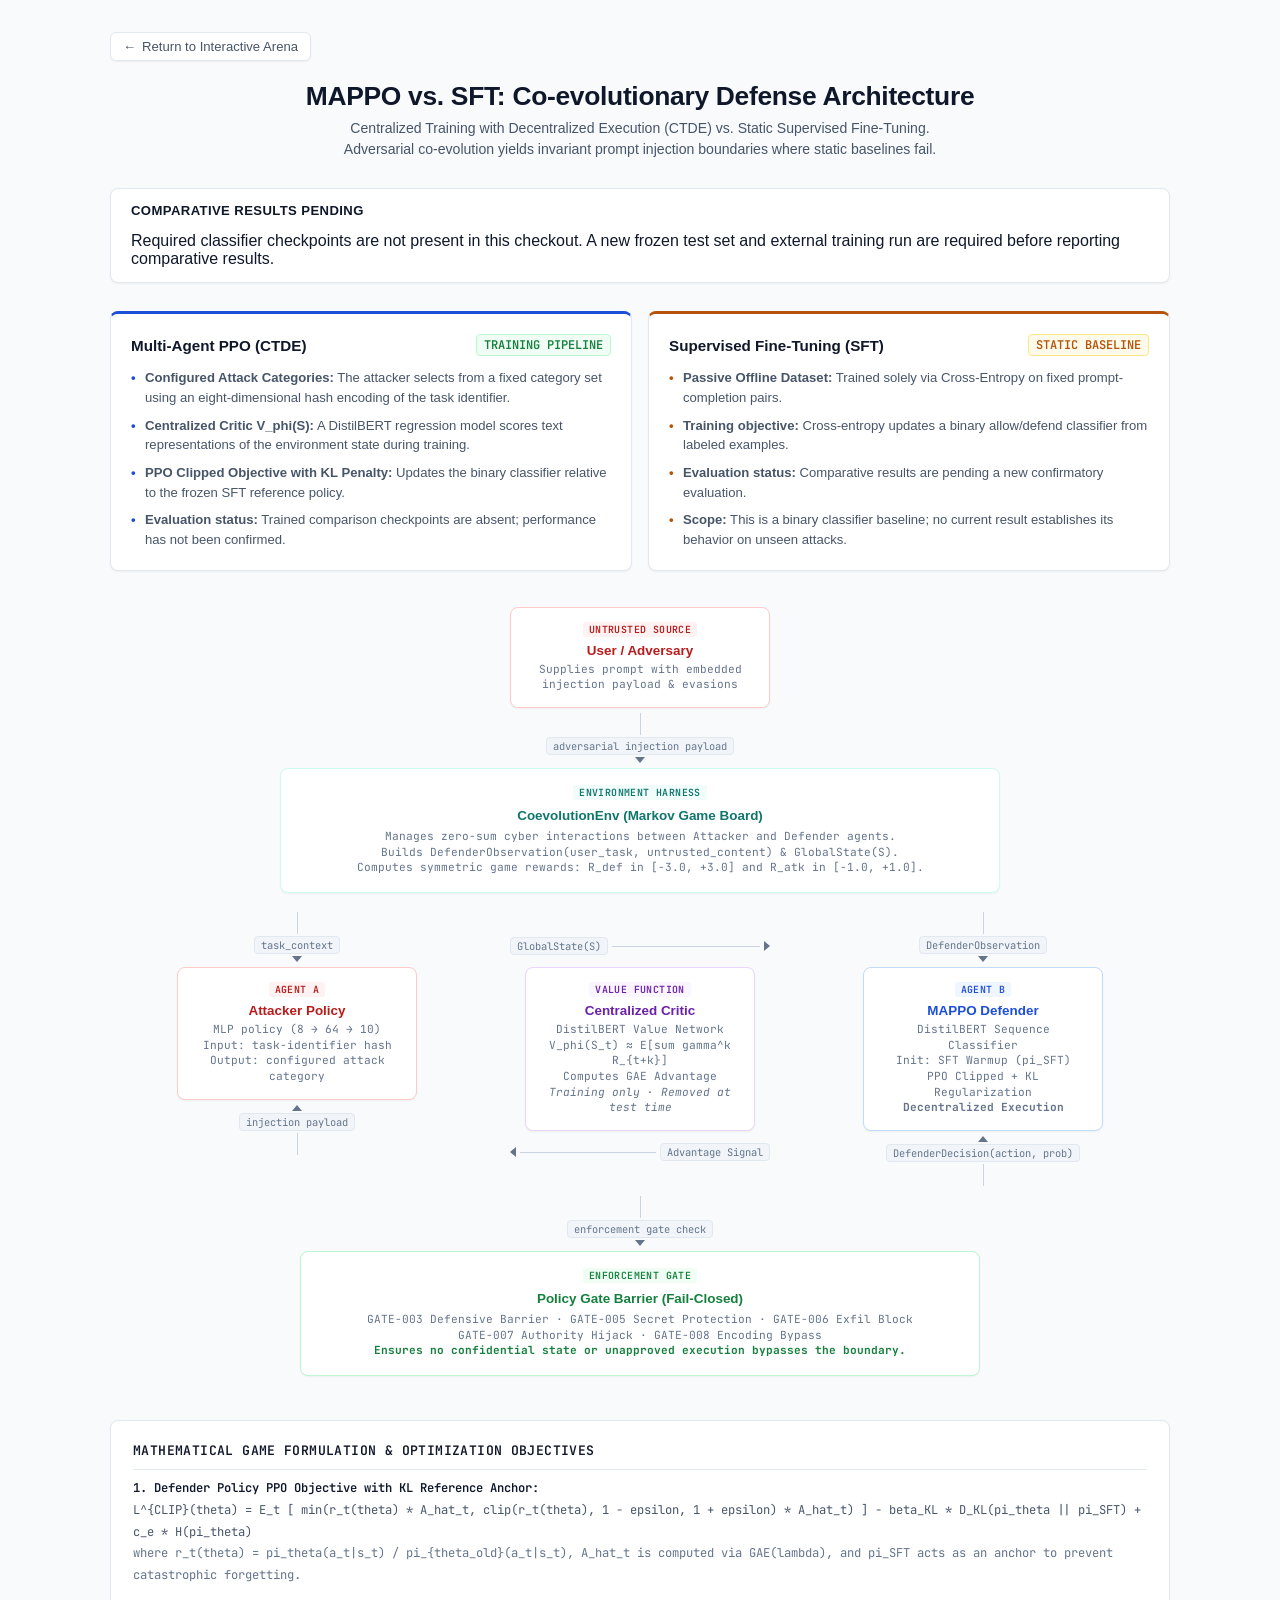
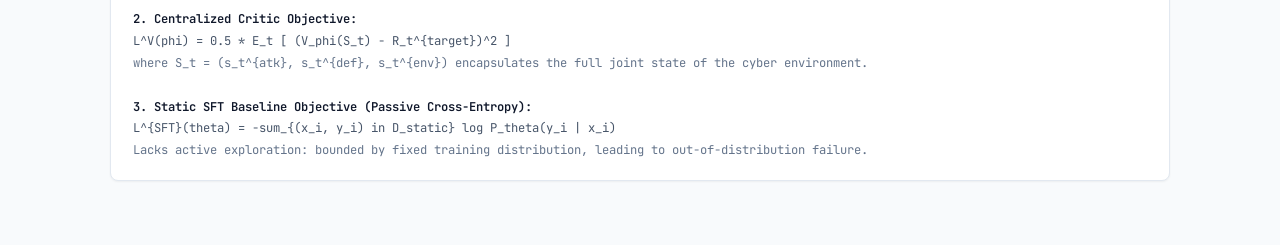
==== commit 91160dbd: "Reapply "Tighten classifier evaluation and correct paper claims" This reverts commit c6ac3184fe45dda" ====
--- a/ui/architecture.html
+++ b/ui/architecture.html
@@ -4,7 +4,7 @@
     <meta charset="UTF-8">
     <meta name="viewport" content="width=device-width, initial-scale=1.0">
     <title>MAPPO vs. SFT — System Architecture & Game Formulation</title>
-    <meta name="description" content="System architecture and CTDE multi-agent game formulation proving that MAPPO outperforms SFT for prompt injection defense.">
+    <meta name="description" content="Research prototype architecture for comparing SFT and MAPPO prompt-injection classifiers.">
     <link href="https://fonts.googleapis.com/css2?family=Outfit:wght@400;500;600;700&family=JetBrains+Mono:wght@400;500;600&display=swap" rel="stylesheet">
     <style>
         :root {
@@ -198,7 +198,7 @@
         }
 
         .comp-badge {
-            font-size: 0.68rem;
+            font-size: 0.75rem;
             font-weight: 600;
             padding: 2px 7px;
             border-radius: 4px;
@@ -392,27 +392,8 @@
 
 <!-- Empirical Benchmark Banner -->
 <div class="empirical-banner">
-    <div class="banner-title">
-        Empirical Validation (Heldout Benchmark, B=30 Bootstrap Folds)
-    </div>
-    <div class="banner-stats">
-        <div class="banner-stat-item">
-            <span class="stat-k">Novel Attack Defense</span>
-            <span class="stat-v sig">MAPPO 97.6% vs SFT 87.2%</span>
-        </div>
-        <div class="banner-stat-item">
-            <span class="stat-k">Novel Attack ASR</span>
-            <span class="stat-v sig">MAPPO 2.4% vs SFT 12.8%</span>
-        </div>
-        <div class="banner-stat-item">
-            <span class="stat-k">Welch's t-test</span>
-            <span class="stat-v sig">t = +10.30 (p &lt; 10⁻⁶)</span>
-        </div>
-        <div class="banner-stat-item">
-            <span class="stat-k">Effect Size</span>
-            <span class="stat-v sig">Cohen's d = +2.66</span>
-        </div>
-    </div>
+    <div class="banner-title">Comparative results pending</div>
+    <p>Required classifier checkpoints are not present in this checkout. A new frozen test set and external training run are required before reporting comparative results.</p>
 </div>
 
 <!-- Comparison Matrix -->
@@ -423,13 +404,13 @@
             <div class="comp-title">
                 Multi-Agent PPO (CTDE)
             </div>
-            <span class="comp-badge win">PROVEN DEFENSE</span>
+            <span class="comp-badge win">TRAINING PIPELINE</span>
         </div>
         <ul class="comp-list">
-            <li><strong>Dynamic Co-evolution:</strong> Attacker continually probes vulnerabilities, forcing the Defender to generalize against zero-day payloads.</li>
-            <li><strong>Centralized Critic V_phi(S):</strong> Observes global environment state (attacker intent + task + environment state) to provide low-variance Generalized Advantage Estimation (GAE).</li>
-            <li><strong>PPO Clipped Objective with KL Penalty:</strong> Regularizes updates around pi_SFT to preserve benign task utility while maximizing injection resistance.</li>
-            <li><strong>Decentralized Execution:</strong> At test/inference time, the Defender operates strictly on its local observation, with zero runtime critic overhead.</li>
+            <li><strong>Configured Attack Categories:</strong> The attacker selects from a fixed category set using an eight-dimensional hash encoding of the task identifier.</li>
+            <li><strong>Centralized Critic V_phi(S):</strong> A DistilBERT regression model scores text representations of the environment state during training.</li>
+            <li><strong>PPO Clipped Objective with KL Penalty:</strong> Updates the binary classifier relative to the frozen SFT reference policy.</li>
+            <li><strong>Evaluation status:</strong> Trained comparison checkpoints are absent; performance has not been confirmed.</li>
         </ul>
     </div>
 
@@ -443,9 +424,9 @@
         </div>
         <ul class="comp-list">
             <li><strong>Passive Offline Dataset:</strong> Trained solely via Cross-Entropy on fixed prompt-completion pairs.</li>
-            <li><strong>Zero Active Exploration:</strong> Cannot anticipate unseen adversarial distributions, novel encodings, or recursive obfuscation.</li>
-            <li><strong>OOD Vulnerability:</strong> Fails on 12.8% of novel/out-of-distribution attack variants in empirical testing (ASR = 12.78%).</li>
-            <li><strong>Overfitting Trap:</strong> Achieves 100% on in-distribution templates but exhibits brittle boundary collapse under distribution shift.</li>
+            <li><strong>Training objective:</strong> Cross-entropy updates a binary allow/defend classifier from labeled examples.</li>
+            <li><strong>Evaluation status:</strong> Comparative results are pending a new confirmatory evaluation.</li>
+            <li><strong>Scope:</strong> This is a binary classifier baseline; no current result establishes its behavior on unseen attacks.</li>
         </ul>
     </div>
 </div>
@@ -497,10 +478,9 @@
                 <div class="block-tag">Agent A</div>
                 <div class="label attacker-text">Attacker Policy</div>
                 <div class="sublabel">
-                    MLP Policy (8 → 64 → 5)<br>
-                    Explores attack spaces:<br>
-                    Override · Exfil · Tool Abuse<br>
-                    Destructive · Impersonation
+                    MLP policy (8 → 64 → 10)<br>
+                    Input: task-identifier hash<br>
+                    Output: configured attack category
                 </div>
             </div>
 
